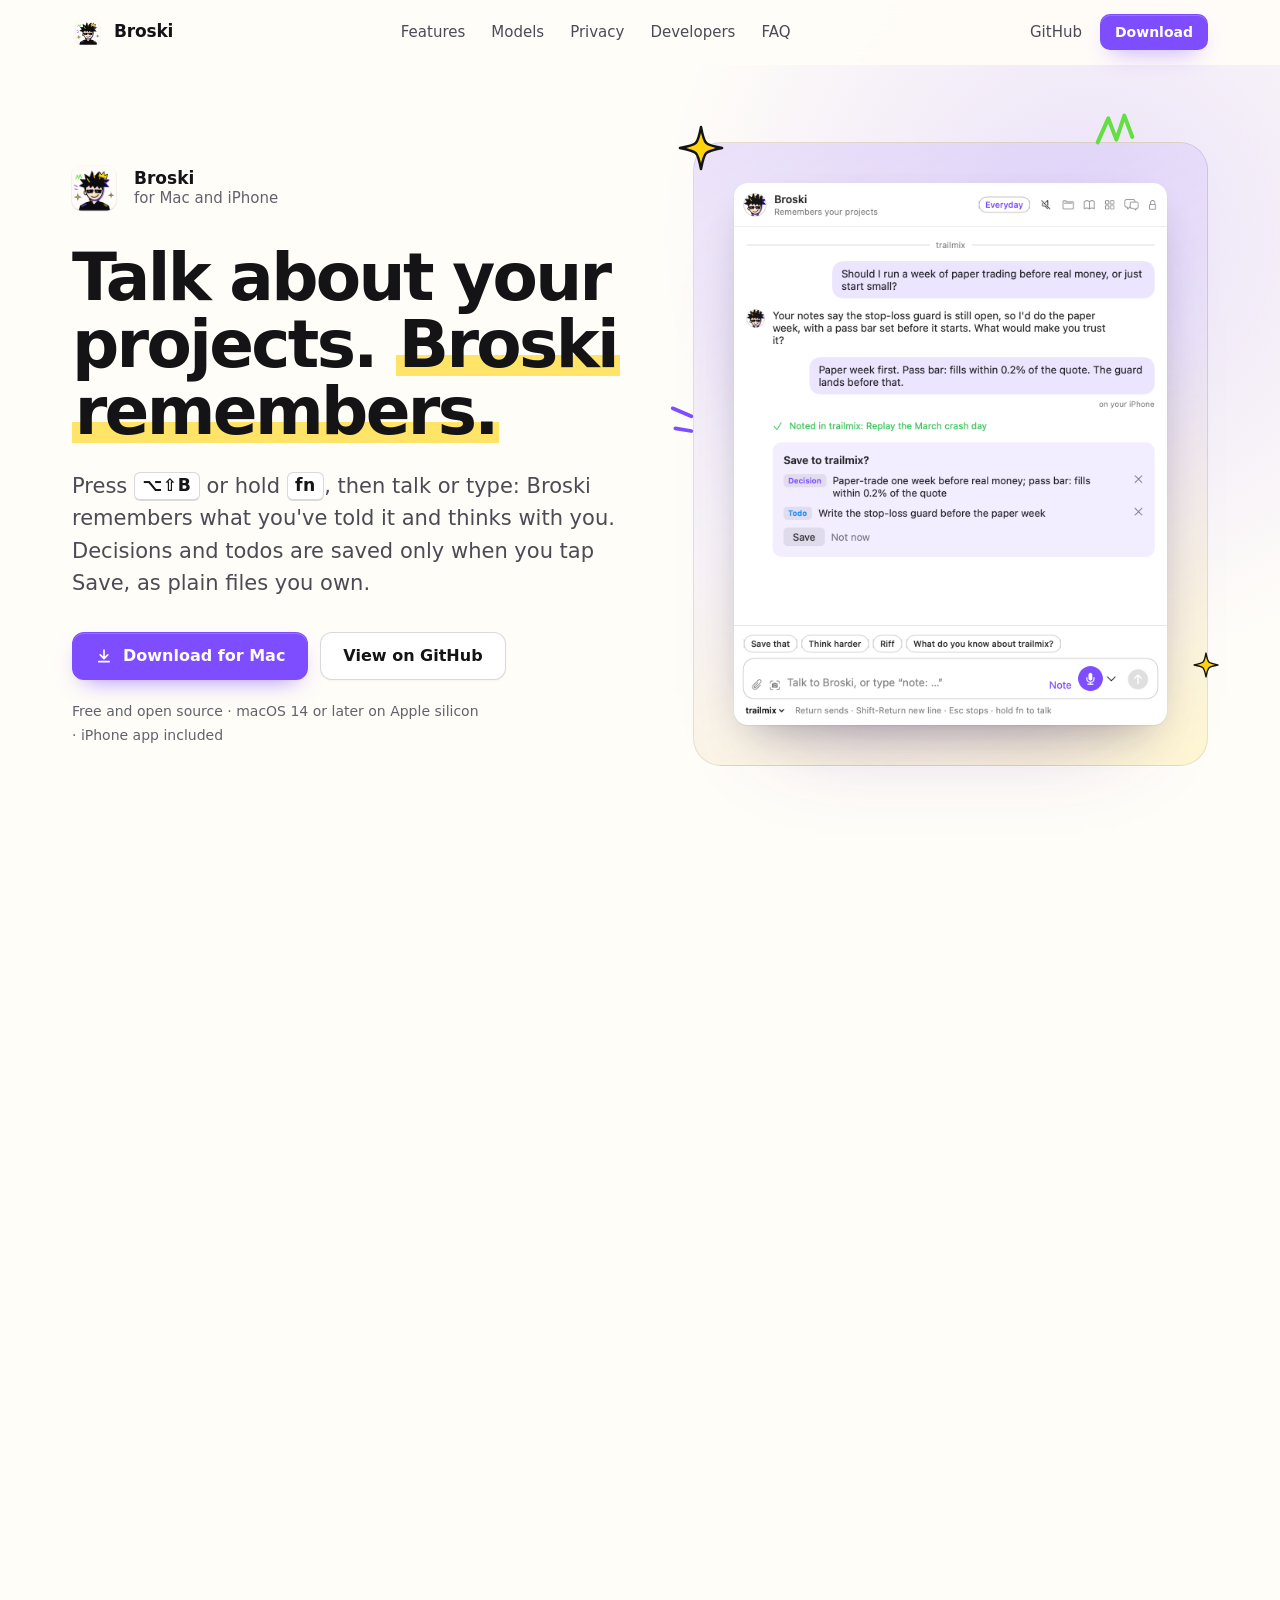
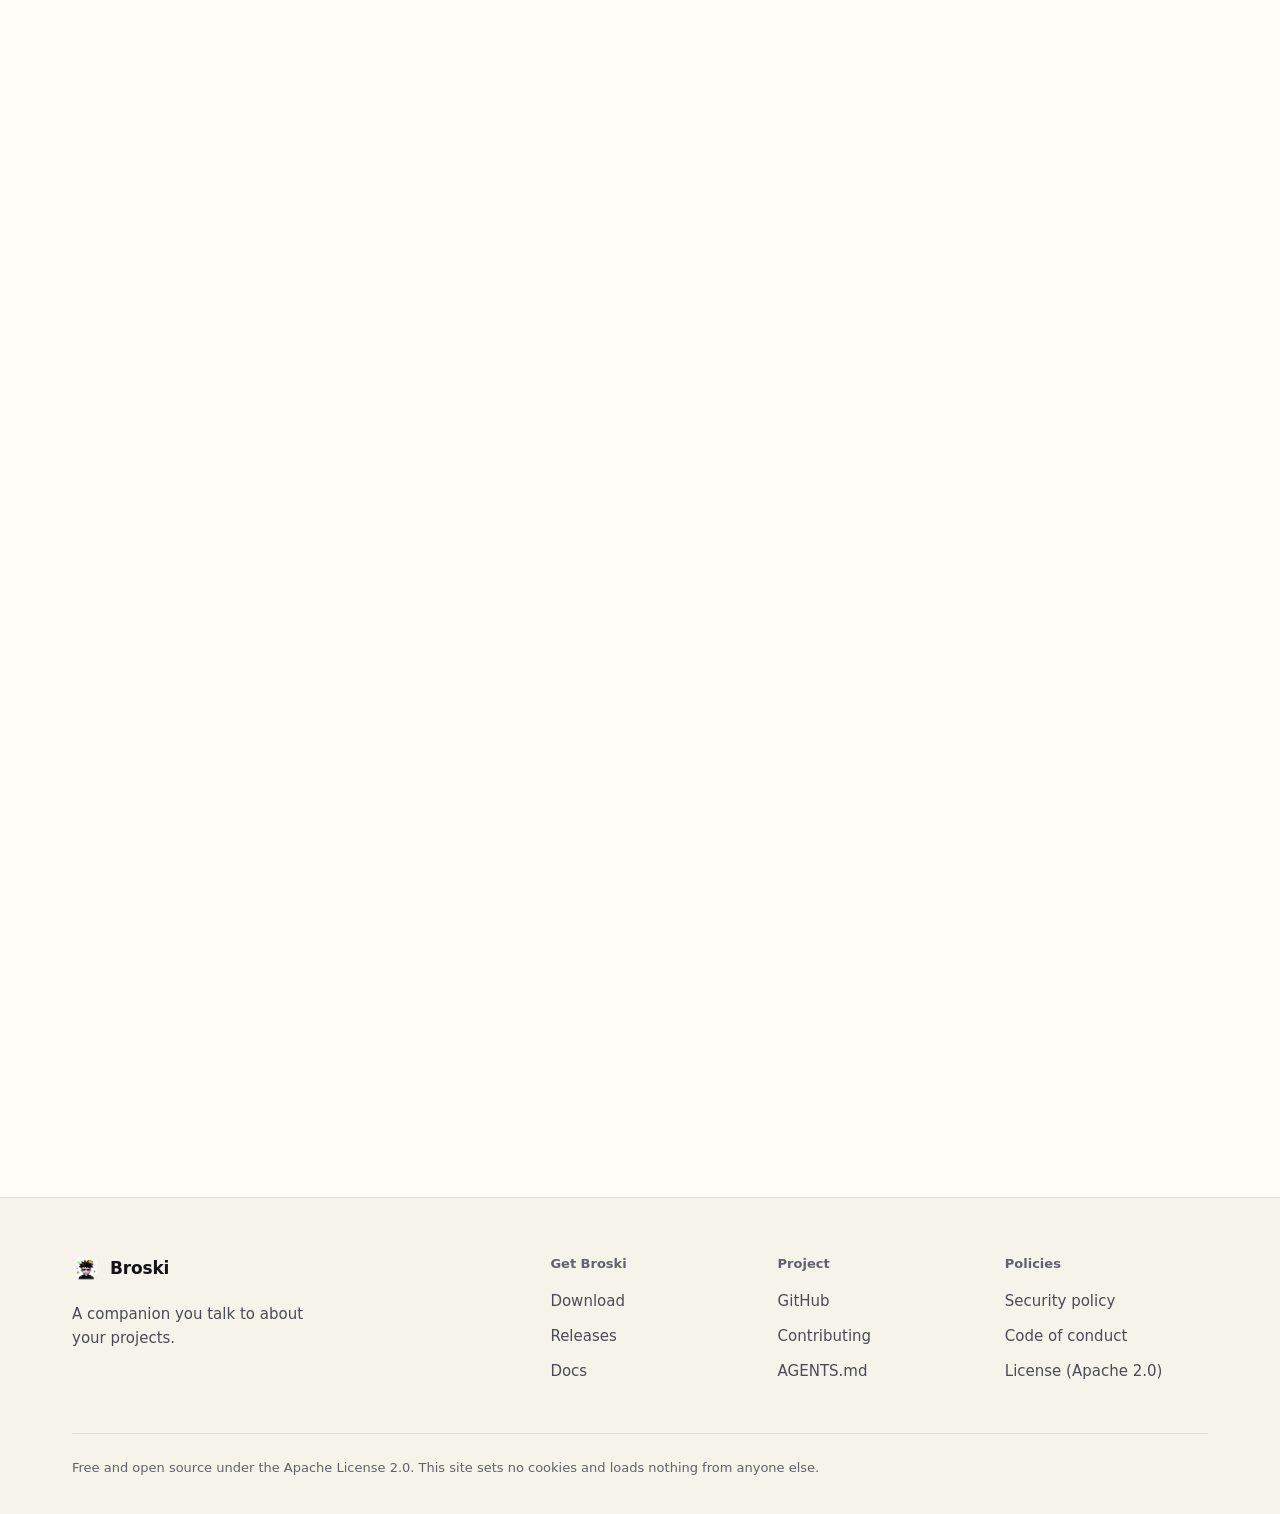
==== site/index.html @ 2c02f709 "Choose any AI provider, cleaner Settings, and open-source docs and website (Mac 0.11.0, iPhone 0.7.0" ====
<!doctype html>
<html lang="en">
<head>
  <meta charset="utf-8">
  <meta name="viewport" content="width=device-width, initial-scale=1">
  <!-- Nothing on this page comes from another site: no fonts, scripts, trackers or embeds. -->
  <meta http-equiv="Content-Security-Policy" content="default-src 'self'; base-uri 'none'; form-action 'none'; object-src 'none'">
  <meta name="referrer" content="no-referrer">
  <title>Broski: a companion you talk to about your projects</title>
  <meta name="description" content="A companion you talk to about your projects. It remembers, thinks with you, and saves only when you tap Save. Free and open source, for Mac and iPhone.">
  <meta name="color-scheme" content="light dark">
  <meta name="theme-color" content="#FFFDF8" media="(prefers-color-scheme: light)">
  <meta name="theme-color" content="#141417" media="(prefers-color-scheme: dark)">
  <link rel="canonical" href="__SITE__/">
  <link rel="icon" type="image/png" sizes="64x64" href="assets/icon-64.png">
  <link rel="apple-touch-icon" href="assets/apple-touch-icon.png">
  <link rel="stylesheet" href="styles.css">
  <meta property="og:type" content="website">
  <meta property="og:site_name" content="Broski">
  <meta property="og:title" content="Broski: a companion you talk to about your projects">
  <meta property="og:description" content="It remembers what you've told it, thinks with you, and saves only when you tap Save, as plain files you own. Free and open source, for Mac and iPhone.">
  <meta property="og:url" content="__SITE__/">
  <meta property="og:image" content="__SITE__/assets/og.png">
  <meta property="og:image:width" content="1200">
  <meta property="og:image:height" content="630">
  <meta property="og:image:alt" content="The Broski app icon next to the words: Broski, a companion you talk to about your projects.">
  <meta name="twitter:card" content="summary_large_image">
  <script src="main.js" defer></script>
</head>
<body>
<a class="skip" href="#main">Skip to content</a>

<svg class="sprite" xmlns="http://www.w3.org/2000/svg" aria-hidden="true" focusable="false">
  <!-- Brand marks, from the art Broski draws in code (Sources/Broski/BroskiArt.swift). -->
  <symbol id="spark" viewBox="0 0 24 24"><path d="M12 1C13.76 10.24 13.76 10.24 23 12 13.76 13.76 13.76 13.76 12 23 10.24 13.76 10.24 13.76 1 12 10.24 10.24 10.24 10.24 12 1Z"/></symbol>
  <symbol id="zig" viewBox="0 0 15 12"><path d="M1 11 5 2l3 8 3-9 3 8"/></symbol>
  <symbol id="dashes" viewBox="0 0 9 11"><path d="M1 1.5 8 4.5M2 9l6 1"/></symbol>
  <!-- Icons: 24 x 24, stroked with currentColor. -->
  <symbol id="i-mic" viewBox="0 0 24 24"><rect x="9" y="3" width="6" height="11" rx="3"/><path d="M5.5 11a6.5 6.5 0 0 0 13 0M12 17.5V21M8.5 21h7"/></symbol>
  <symbol id="i-memory" viewBox="0 0 24 24"><path d="M3.6 12a8.4 8.4 0 1 0 2.5-6M3.6 4.4v4h4"/><path d="M12 7.8v4.4l2.9 1.8"/></symbol>
  <symbol id="i-riff" viewBox="0 0 24 24"><path d="M9.2 17.5h5.6M10.2 21h3.6"/><path d="M12 3a6 6 0 0 0-3.5 10.9c.5.4.8 1 .8 1.6v.6h5.4v-.6c0-.6.3-1.2.8-1.6A6 6 0 0 0 12 3Z"/></symbol>
  <symbol id="i-save" viewBox="0 0 24 24"><rect x="3.5" y="4.5" width="17" height="15" rx="3"/><path d="m8.5 12.3 2.4 2.4 4.8-5"/></symbol>
  <symbol id="i-projects" viewBox="0 0 24 24"><rect x="3.5" y="3.5" width="7" height="7" rx="1.8"/><rect x="13.5" y="3.5" width="7" height="7" rx="1.8"/><rect x="3.5" y="13.5" width="7" height="7" rx="1.8"/><rect x="13.5" y="13.5" width="7" height="7" rx="1.8"/></symbol>
  <symbol id="i-terminal" viewBox="0 0 24 24"><rect x="3" y="4.5" width="18" height="15" rx="3"/><path d="m7.5 9.8 2.6 2.3-2.6 2.3M12.6 15h4"/></symbol>
  <symbol id="i-phone" viewBox="0 0 24 24"><rect x="6.5" y="2.5" width="11" height="19" rx="2.8"/><path d="M10.5 18.5h3"/></symbol>
  <symbol id="i-lock" viewBox="0 0 24 24"><rect x="4.5" y="10.5" width="15" height="10" rx="2.5"/><path d="M8 10.5V7.5a4 4 0 0 1 8 0v3M12 14.3v2.4"/></symbol>
  <symbol id="i-folder" viewBox="0 0 24 24"><path d="M3.5 7.5a2 2 0 0 1 2-2h4l2 2.2h7a2 2 0 0 1 2 2V17a2 2 0 0 1-2 2h-13a2 2 0 0 1-2-2Z"/></symbol>
  <symbol id="i-eye-off" viewBox="0 0 24 24"><path d="m3.5 3.5 17 17"/><path d="M10.4 5.6a9 9 0 0 1 1.6-.1c5 0 8.5 4.6 9.3 6.5-.4.9-1.3 2.4-2.7 3.7M6.6 6.9C4.6 8.2 3.3 10.2 2.7 12c.8 1.9 4.3 6.5 9.3 6.5 1.5 0 2.9-.4 4.1-1"/><path d="M9.9 9.9a3 3 0 0 0 4.2 4.2"/></symbol>
  <symbol id="i-mask" viewBox="0 0 24 24"><rect x="2.5" y="6.5" width="19" height="11" rx="3"/><path d="M7 10v4M5.3 11l3.4 2M5.3 13l3.4-2M12 10v4M10.3 11l3.4 2M10.3 13l3.4-2M15.7 14.4h2.8"/></symbol>
  <symbol id="i-laptop" viewBox="0 0 24 24"><rect x="4.5" y="5" width="15" height="10.5" rx="1.8"/><path d="M2.5 19h19"/></symbol>
  <symbol id="i-mic-off" viewBox="0 0 24 24"><path d="m3.5 3.5 17 17"/><path d="M15 10.3V6a3 3 0 0 0-5.8-1.1M9 9v2a3 3 0 0 0 4.5 2.6"/><path d="M18.5 11a6.5 6.5 0 0 1-1 3.5M5.5 11a6.5 6.5 0 0 0 9.8 5.6M12 17.5V21M8.5 21h7"/></symbol>
  <symbol id="i-branch" viewBox="0 0 24 24"><circle cx="7" cy="5.8" r="2.3"/><circle cx="7" cy="18.2" r="2.3"/><circle cx="17" cy="8" r="2.3"/><path d="M7 8.1v7.8M17 10.3c0 4-4.2 3.6-8.6 6.3"/></symbol>
  <symbol id="i-test" viewBox="0 0 24 24"><circle cx="12" cy="12" r="8.5"/><path d="m8.5 12.2 2.4 2.4 4.6-4.8"/></symbol>
  <symbol id="i-ci" viewBox="0 0 24 24"><path d="M19.6 12a7.6 7.6 0 0 1-13.1 5.3M4.4 12a7.6 7.6 0 0 1 13.1-5.3"/><path d="M17.8 3.3v3.4h-3.4M6.2 20.7v-3.4h3.4"/></symbol>
  <symbol id="i-shield" viewBox="0 0 24 24"><path d="M12 3.3 5 6v5.6c0 4.2 2.9 7.5 7 9.1 4.1-1.6 7-4.9 7-9.1V6Z"/><path d="m9.2 12.1 2 2 3.8-3.9"/></symbol>
  <symbol id="i-download" viewBox="0 0 24 24"><path d="M12 4v11M7 10.5l5 5 5-5M5 19.5h14"/></symbol>
  <symbol id="i-arrow" viewBox="0 0 24 24"><path d="M5 12h14M13 6l6 6-6 6"/></symbol>
  <symbol id="i-check" viewBox="0 0 24 24"><path d="m5 12.5 4.5 4.5L19 7.5"/></symbol>
</svg>

<header class="site-header">
  <div class="wrap nav">
    <a class="brand" href="#top">
      <img src="assets/icon-64.png" width="32" height="32" alt="">
      <span>Broski</span>
    </a>
    <nav class="nav-main" aria-label="Main">
      <ul>
        <li><a href="#features">Features</a></li>
        <li><a href="#models">Models</a></li>
        <li><a href="#privacy">Privacy</a></li>
        <li><a href="#developers">Developers</a></li>
        <li><a href="#faq">FAQ</a></li>
      </ul>
    </nav>
    <div class="nav-cta">
      <a class="nav-link" href="__REPO__">GitHub</a>
      <a class="btn btn-primary btn-sm" href="__REPO__/releases/latest">Download</a>
    </div>
  </div>
</header>

<main id="main">

  <!-- 1 and 2: hero and the main screenshot -->
  <section class="hero" aria-labelledby="hero-title">
    <div class="wrap hero-grid">
      <div class="hero-copy">
        <div class="app-badge">
          <img src="assets/icon-128.png" width="56" height="56" alt="">
          <p><strong>Broski</strong> <span>for Mac and iPhone</span></p>
        </div>
        <h1 id="hero-title">Talk about your projects. <span class="hl">Broski remembers.</span></h1>
        <p class="lead">Press <kbd><span aria-hidden="true">⌥⇧B</span><span class="sr-only">Option Shift B</span></kbd> or hold <kbd>fn</kbd>, then talk or type: Broski remembers what you've told it and thinks with you. Decisions and todos are saved only when you tap Save, as plain files you own.</p>
        <div class="actions">
          <a class="btn btn-primary" href="__REPO__/releases/latest">
            <svg class="icon" aria-hidden="true" focusable="false"><use href="#i-download"/></svg>
            Download for Mac
          </a>
          <a class="btn btn-secondary" href="__REPO__">View on GitHub</a>
        </div>
        <p class="meta"><span>Free and open source</span> <span aria-hidden="true">·</span> <span>macOS 14 or later on Apple silicon</span> <span aria-hidden="true">·</span> <span>iPhone app included</span></p>
      </div>

      <div class="hero-shot">
        <div class="stage stage-hero">
          <svg class="deco deco-spark deco-a" aria-hidden="true" focusable="false"><use href="#spark"/></svg>
          <svg class="deco deco-spark deco-b" aria-hidden="true" focusable="false"><use href="#spark"/></svg>
          <svg class="deco deco-zig deco-c" aria-hidden="true" focusable="false"><use href="#zig"/></svg>
          <svg class="deco deco-dashes deco-d" aria-hidden="true" focusable="false"><use href="#dashes"/></svg>
          <!-- Placeholder until the real screenshot lands: assets/screens/{light,dark}/home.png, 1120 x 1400. -->
          <picture>
            <source media="(prefers-color-scheme: dark)" srcset="assets/screens/dark/home.png">
            <img class="shot" src="assets/screens/light/home.png" width="560" height="700" fetchpriority="high"
                 alt="The Broski conversation on a Mac: you talk or type, and Broski answers with what it remembers about your project.">
          </picture>
        </div>
      </div>
    </div>
  </section>

  <!-- 3: features -->
  <section id="features" class="section" aria-labelledby="features-title">
    <div class="wrap">
      <div class="section-head" data-reveal>
        <p class="kicker">What it does</p>
        <h2 id="features-title">One conversation for all your projects</h2>
        <p class="sub">Broski keeps the thread across days and devices, recalls what you decided, and turns what matters into notes, but only when you say so.</p>
      </div>

      <ul class="features" role="list">
        <li class="card" data-reveal>
          <span class="icon-tile"><svg class="icon" aria-hidden="true" focusable="false"><use href="#i-mic"/></svg></span>
          <h3>Talk or type</h3>
          <p>Press <kbd><span aria-hidden="true">⌥⇧B</span><span class="sr-only">Option Shift B</span></kbd>, or hold <kbd>fn</kbd> in any app and speak. Bark and Whisper turn speech into text on your Mac, and pausing to think is fine.</p>
        </li>
        <li class="card" data-reveal>
          <span class="icon-tile"><svg class="icon" aria-hidden="true" focusable="false"><use href="#i-memory"/></svg></span>
          <h3>It remembers you</h3>
          <p>It recalls your notes, past conversations and each project's decisions, and says where it got them. Read what it knows about you, and undo any change.</p>
        </li>
        <li class="card" data-reveal>
          <span class="icon-tile"><svg class="icon" aria-hidden="true" focusable="false"><use href="#i-riff"/></svg></span>
          <h3>Riff mode</h3>
          <p>Think out loud. Broski builds on the idea, pushes back and asks one question at a time. Wrap up turns the riff into one note.</p>
        </li>
        <li class="card" data-reveal>
          <span class="icon-tile"><svg class="icon" aria-hidden="true" focusable="false"><use href="#i-save"/></svg></span>
          <h3>Saves only when you tap</h3>
          <p>When you decide something or name a task, Broski offers a card. Nothing is saved until you tap Save.</p>
        </li>
        <li class="card" data-reveal>
          <span class="icon-tile"><svg class="icon" aria-hidden="true" focusable="false"><use href="#i-projects"/></svg></span>
          <h3>Every project in one place</h3>
          <p>A dashboard of every project, a living page for each, and its tracker read where it lives. Broski never writes to a project's tracker.</p>
        </li>
        <li class="card" data-reveal>
          <span class="icon-tile"><svg class="icon" aria-hidden="true" focusable="false"><use href="#i-terminal"/></svg></span>
          <h3>Your notes in Claude Code</h3>
          <p>Broski's MCP server lets Claude Code and other MCP clients search your notes, project pages and trackers. It never edits a note.</p>
        </li>
        <li class="card" data-reveal>
          <span class="icon-tile"><svg class="icon" aria-hidden="true" focusable="false"><use href="#i-phone"/></svg></span>
          <h3>On your iPhone too</h3>
          <p>The Talk tab carries the same conversation, synced through iCloud Drive. Bark transcribes on the phone as well.</p>
        </li>
        <li class="card" data-reveal>
          <span class="icon-tile"><svg class="icon" aria-hidden="true" focusable="false"><use href="#i-lock"/></svg></span>
          <h3>A private vault</h3>
          <p>Notes encrypted on your device with AES-256-GCM, opened only by your passphrase or recovery key. No model ever reads them.</p>
        </li>
      </ul>

      <!-- Riff, up close -->
      <div class="spotlight flip">
        <div class="spot-copy" data-reveal>
          <p class="kicker">Riff mode</p>
          <h3 class="spot-title">Think out loud, then keep one note</h3>
          <p>Say “let's riff about…” and Broski brainstorms with you on your deep model. It builds on the idea first, brings real facts and says how sure it is, and pushes back when something won't hold.</p>
          <ul class="checks" role="list">
            <li><svg class="icon" aria-hidden="true" focusable="false"><use href="#i-check"/></svg><span>Thinking moves when you want them: first principles, pre-mortem, invert, steelman, the 10x version.</span></li>
            <li><svg class="icon" aria-hidden="true" focusable="false"><use href="#i-check"/></svg><span>Your rules stick. Say “rule: no code talk” and every riff keeps it.</span></li>
            <li><svg class="icon" aria-hidden="true" focusable="false"><use href="#i-check"/></svg><span>Wrap up gives you one card: the summary, ideas, decisions, todos and open questions.</span></li>
          </ul>
        </div>
        <div class="spot-shot" data-reveal>
          <div class="stage">
            <!-- Placeholder: assets/screens/{light,dark}/home-riff.png, 1120 x 1400. -->
            <picture>
              <source media="(prefers-color-scheme: dark)" srcset="assets/screens/dark/home-riff.png">
              <img class="shot" src="assets/screens/light/home-riff.png" width="560" height="700" loading="lazy" decoding="async"
                   alt="A riff in Broski: an idea built up over several turns, ready to wrap up into one note.">
            </picture>
          </div>
        </div>
      </div>

      <!-- Dashboard, up close -->
      <div class="spotlight wide">
        <div class="spot-copy wide-copy" data-reveal>
          <div>
            <p class="kicker">Dashboard</p>
            <h3 class="spot-title">Every project, one dashboard</h3>
          </div>
          <div>
            <p>Each project gets a living page: where it stands, open bugs, todos, ideas, decisions and open questions, with every line linked to the note it came from.</p>
            <ul class="checks" role="list">
              <li><svg class="icon" aria-hidden="true" focusable="false"><use href="#i-check"/></svg><span>Trackers are read in place, never copied and never written to.</span></li>
              <li><svg class="icon" aria-hidden="true" focusable="false"><use href="#i-check"/></svg><span>Ask Broski (<kbd><span aria-hidden="true">⌥⇧A</span><span class="sr-only">Option Shift A</span></kbd>) answers “what's waiting on me?” across projects, with sources.</span></li>
              <li><svg class="icon" aria-hidden="true" focusable="false"><use href="#i-check"/></svg><span>A board and a list for each project, with search and filters across everything.</span></li>
            </ul>
          </div>
        </div>
        <div class="spot-shot" data-reveal>
          <div class="stage stage-wide">
            <!-- Placeholder: assets/screens/{light,dark}/dashboard-overview.png, 2360 x 1480. -->
            <picture>
              <source media="(prefers-color-scheme: dark)" srcset="assets/screens/dark/dashboard-overview.png">
              <img class="shot" src="assets/screens/light/dashboard-overview.png" width="940" height="740" loading="lazy" decoding="async"
                   alt="A project's living page in the Broski dashboard: where it stands, suggested next steps, open bugs, todos and ideas, each linked to the notes it came from.">
            </picture>
          </div>
        </div>
      </div>
    </div>
  </section>

  <!-- 4: any model -->
  <section id="models" class="section section-alt" aria-labelledby="models-title">
    <div class="wrap split">
      <div class="split-copy" data-reveal>
        <p class="kicker">Any model</p>
        <h2 id="models-title">Pick the model for each job</h2>
        <p class="sub">Broski isn't tied to one AI company. Each job has a role, and you choose the model for each one.</p>

        <dl class="roles">
          <div><dt>Fast</dt><dd>Titles, tags and save suggestions</dd></div>
          <div><dt>Everyday</dt><dd>The conversation and Ask</dd></div>
          <div><dt>Deep</dt><dd>Riffs, reflection and new projects</dd></div>
        </dl>

        <h3 class="chips-title">Works with</h3>
        <ul class="chips" role="list">
          <li>Claude</li>
          <li>OpenAI</li>
          <li>Google Gemini</li>
          <li>OpenRouter</li>
          <li>Groq</li>
          <li>Mistral</li>
          <li>DeepSeek</li>
          <li class="local">Ollama<span class="sr-only">, on your Mac</span></li>
          <li class="local">LM Studio<span class="sr-only">, on your Mac</span></li>
          <li class="local">Apple's on-device model<span class="sr-only">, on your Mac</span></li>
          <li class="any">Any OpenAI-compatible server</li>
        </ul>
        <p class="legend" aria-hidden="true"><span class="legend-dot"></span>Runs on your Mac</p>

        <ul class="checks" role="list">
          <li><svg class="icon" aria-hidden="true" focusable="false"><use href="#i-check"/></svg><span>Keys stay on your device.</span></li>
          <li><svg class="icon" aria-hidden="true" focusable="false"><use href="#i-check"/></svg><span>Projects marked local only use only models on your device.</span></li>
          <li><svg class="icon" aria-hidden="true" focusable="false"><use href="#i-check"/></svg><span>See this month's spend by model, and set a daily limit.</span></li>
        </ul>
        <a class="more" href="__REPO__/blob/main/docs/models.md">How to set up a model<svg class="icon" aria-hidden="true" focusable="false"><use href="#i-arrow"/></svg></a>
      </div>
      <div class="split-shot" data-reveal>
        <div class="stage">
          <!-- Placeholder: assets/screens/{light,dark}/settings-models.png, 1280 x 1400. -->
          <picture>
            <source media="(prefers-color-scheme: dark)" srcset="assets/screens/dark/settings-models.png">
            <img class="shot" src="assets/screens/light/settings-models.png" width="640" height="700" loading="lazy" decoding="async"
                 alt="Settings, Models: the providers you've connected, and the model chosen for the fast, everyday and deep roles.">
          </picture>
        </div>
      </div>
    </div>
  </section>

  <!-- 5: privacy -->
  <section id="privacy" class="section band" aria-labelledby="privacy-title">
    <div class="wrap">
      <div class="section-head" data-reveal>
        <p class="kicker">Privacy</p>
        <h2 id="privacy-title">Your notes stay yours</h2>
        <p class="sub">Broski is an app on your devices and a folder of plain files. There's no account, no telemetry and no Broski server.</p>
      </div>
      <ul class="privacy-grid" role="list" data-reveal>
        <li>
          <span class="icon-tile"><svg class="icon" aria-hidden="true" focusable="false"><use href="#i-folder"/></svg></span>
          <h3>Files you own</h3>
          <p>Markdown and JSON in a folder you pick: iCloud Drive to sync with your iPhone, Dropbox, a Git repo, or ~/Broski.</p>
        </li>
        <li>
          <span class="icon-tile"><svg class="icon" aria-hidden="true" focusable="false"><use href="#i-eye-off"/></svg></span>
          <h3>Nothing to sign up for</h3>
          <p>No account, no analytics, and no Broski server to send anything to. Broski runs on your Mac and iPhone, and nowhere else.</p>
        </li>
        <li>
          <span class="icon-tile"><svg class="icon" aria-hidden="true" focusable="false"><use href="#i-mask"/></svg></span>
          <h3>Secrets masked</h3>
          <p>Every request goes through one gateway, which masks keys and tokens before anything reaches a model.</p>
        </li>
        <li>
          <span class="icon-tile"><svg class="icon" aria-hidden="true" focusable="false"><use href="#i-laptop"/></svg></span>
          <h3>Local-only projects</h3>
          <p>Mark a project local only and its notes go only to models on your device. If none is set up, Broski says so instead.</p>
        </li>
        <li>
          <span class="icon-tile"><svg class="icon" aria-hidden="true" focusable="false"><use href="#i-lock"/></svg></span>
          <h3>A private vault</h3>
          <p>AES-256-GCM on your device, with a passphrase and a one-time recovery key. No model, search or memory reads it.</p>
        </li>
        <li>
          <span class="icon-tile"><svg class="icon" aria-hidden="true" focusable="false"><use href="#i-mic-off"/></svg></span>
          <h3>Mic off until you ask</h3>
          <p>Hold to talk and let go when you're done. The optional wake word runs only with on-device recognition.</p>
        </li>
      </ul>
    </div>
  </section>

  <!-- 6: how to start -->
  <section id="start" class="section" aria-labelledby="start-title">
    <div class="wrap">
      <div class="section-head" data-reveal>
        <p class="kicker">Get started</p>
        <h2 id="start-title">Three steps to your first conversation</h2>
      </div>
      <ol class="steps" role="list">
        <li data-reveal>
          <h3>Download and open</h3>
          <p>Drag Broski into Applications and open it. The first time, macOS asks you to confirm it; the <a href="#faq-warning">FAQ</a> shows how.</p>
        </li>
        <li data-reveal>
          <h3>Choose your AI</h3>
          <p>Paste a key for Claude or another provider, or pick a model on your Mac: Ollama, LM Studio or Apple's on-device model.</p>
        </li>
        <li data-reveal>
          <h3>Press <kbd><span aria-hidden="true">⌥⇧B</span><span class="sr-only">Option Shift B</span></kbd> and talk</h3>
          <p>Broski starts by getting to know you: what to call you, what you're working on, and how you like answers.</p>
        </li>
      </ol>
      <div class="actions" data-reveal>
        <a class="btn btn-primary" href="__REPO__/releases/latest">
          <svg class="icon" aria-hidden="true" focusable="false"><use href="#i-download"/></svg>
          Download for Mac
        </a>
        <a class="more" href="__REPO__/blob/main/BETA.md">Read the install notes<svg class="icon" aria-hidden="true" focusable="false"><use href="#i-arrow"/></svg></a>
      </div>
    </div>
  </section>

  <!-- 7: built carefully -->
  <section id="developers" class="section section-alt" aria-labelledby="developers-title">
    <div class="wrap split split-dev">
      <div class="split-copy" data-reveal>
        <p class="kicker">For developers</p>
        <h2 id="developers-title">Built carefully, in the open</h2>
        <p class="sub">Broski holds people's thinking, so every change has to earn its place.</p>
        <ul class="dev-list" role="list">
          <li>
            <span class="icon-tile"><svg class="icon" aria-hidden="true" focusable="false"><use href="#i-branch"/></svg></span>
            <div><h3>Open source</h3><p>Apache 2.0. Native Swift on the Mac and iPhone, with one shared core you can read end to end.</p></div>
          </li>
          <li>
            <span class="icon-tile"><svg class="icon" aria-hidden="true" focusable="false"><use href="#i-test"/></svg></span>
            <div><h3>Written test-first</h3><p>Every change starts with a failing test, and every bug fix with a test that reproduces the bug.</p></div>
          </li>
          <li>
            <span class="icon-tile"><svg class="icon" aria-hidden="true" focusable="false"><use href="#i-ci"/></svg></span>
            <div><h3>Checked on every push</h3><p>CI runs the full test suite, a secret scan and an off-screen check of the real chat views.</p></div>
          </li>
          <li>
            <span class="icon-tile"><svg class="icon" aria-hidden="true" focusable="false"><use href="#i-shield"/></svg></span>
            <div><h3>Guardrails for AI agents</h3><p>AGENTS.md and the repo's hooks stop coding agents from skipping tests, force-pushing, or touching your real notes without asking.</p></div>
          </li>
        </ul>
        <p class="link-row">
          <a class="more" href="__REPO__/blob/main/CONTRIBUTING.md">CONTRIBUTING.md<svg class="icon" aria-hidden="true" focusable="false"><use href="#i-arrow"/></svg></a>
          <a class="more" href="__REPO__/blob/main/AGENTS.md">AGENTS.md<svg class="icon" aria-hidden="true" focusable="false"><use href="#i-arrow"/></svg></a>
        </p>
      </div>
      <figure class="terminal" data-reveal>
        <div class="term-bar" aria-hidden="true"><span></span><span></span><span></span></div>
        <pre><code><span class="t-prompt">$</span> scripts/ci.sh --ios
<span class="t-step">==</span> Secret scan
<span class="t-step">==</span> Guardrails (agent and git hooks)
<span class="t-step">==</span> Build
<span class="t-step">==</span> Unit tests
<span class="t-step">==</span> Self-tests
<span class="t-step">==</span> Chat check (the real message box and conversation, off screen)
<span class="t-step">==</span> iPhone app (unsigned)
<span class="t-ok">== All green</span></code></pre>
        <figcaption>The steps CI runs on every push, from <code>scripts/ci.sh</code>.</figcaption>
      </figure>
    </div>
  </section>

  <!-- 8: FAQ -->
  <section id="faq" class="section" aria-labelledby="faq-title">
    <div class="wrap narrow">
      <div class="section-head" data-reveal>
        <p class="kicker">FAQ</p>
        <h2 id="faq-title">Questions</h2>
      </div>
      <div class="faq" data-reveal>
        <details>
          <summary>Is Broski free?</summary>
          <div class="answer">
            <p>Yes. Broski is free and open source under the Apache License 2.0. If you use a cloud model, you pay that provider directly for what you use; a model running on your Mac costs nothing. Settings › Models shows this month's spend and lets you set a daily limit.</p>
          </div>
        </details>
        <details>
          <summary>Does it work offline?</summary>
          <div class="answer">
            <p>Yes, with a local model (Ollama, LM Studio or Apple's on-device model) and on-device voice (Bark or Whisper). Cloud models and reading links need a connection.</p>
          </div>
        </details>
        <details>
          <summary>Where are my notes?</summary>
          <div class="answer">
            <p>In a folder you pick, as plain markdown and JSON files: <code>~/Broski</code>, or iCloud Drive to sync with your iPhone, Dropbox, or a Git repo. They open in any editor, Obsidian included. Uninstall Broski and they stay where they are.</p>
          </div>
        </details>
        <details>
          <summary>Is there an iPhone app?</summary>
          <div class="answer">
            <p>Yes, with the same conversation, notes and riffs. For now you build it from source and install it with your own Apple ID. <a href="__REPO__/blob/main/docs/iphone.md">The iPhone guide</a> walks you through it.</p>
          </div>
        </details>
        <details id="faq-warning">
          <summary>Why does macOS warn me when I open it?</summary>
          <div class="answer">
            <p>Broski isn't notarized by Apple yet. Open it once, then go to System Settings › Privacy &amp; Security and click Open Anyway. On macOS 14, right-click Broski in Applications and choose Open instead. You only do this once.</p>
          </div>
        </details>
        <details>
          <summary>Does it run on Windows or Linux?</summary>
          <div class="answer">
            <p>No. Broski is a native Mac and iPhone app, written in Swift.</p>
          </div>
        </details>
      </div>
    </div>
  </section>

  <section class="cta" aria-labelledby="cta-title">
    <div class="wrap">
      <div class="cta-card" data-reveal>
        <svg class="deco deco-spark cta-spark-a" aria-hidden="true" focusable="false"><use href="#spark"/></svg>
        <svg class="deco deco-spark cta-spark-b" aria-hidden="true" focusable="false"><use href="#spark"/></svg>
        <svg class="deco deco-zig cta-zig" aria-hidden="true" focusable="false"><use href="#zig"/></svg>
        <img src="assets/icon-256.png" width="112" height="112" alt="" loading="lazy" decoding="async">
        <h2 id="cta-title">Press <kbd><span aria-hidden="true">⌥⇧B</span><span class="sr-only">Option Shift B</span></kbd> and say hello</h2>
        <p>Free and open source, for Mac and iPhone.</p>
        <div class="actions">
          <a class="btn btn-primary" href="__REPO__/releases/latest">
            <svg class="icon" aria-hidden="true" focusable="false"><use href="#i-download"/></svg>
            Download for Mac
          </a>
          <a class="btn btn-secondary" href="__REPO__">View on GitHub</a>
        </div>
      </div>
    </div>
  </section>
</main>

<!-- 9: footer -->
<footer class="site-footer">
  <div class="wrap footer-grid">
    <div class="footer-brand">
      <a class="brand" href="#top">
        <img src="assets/icon-64.png" width="28" height="28" alt="" loading="lazy" decoding="async">
        <span>Broski</span>
      </a>
      <p>A companion you talk to about your projects.</p>
    </div>
    <nav class="footer-nav" aria-label="Footer">
      <div>
        <h2>Get Broski</h2>
        <ul>
          <li><a href="__REPO__/releases/latest">Download</a></li>
          <li><a href="__REPO__/releases">Releases</a></li>
          <li><a href="__REPO__/tree/main/docs">Docs</a></li>
        </ul>
      </div>
      <div>
        <h2>Project</h2>
        <ul>
          <li><a href="__REPO__">GitHub</a></li>
          <li><a href="__REPO__/blob/main/CONTRIBUTING.md">Contributing</a></li>
          <li><a href="__REPO__/blob/main/AGENTS.md">AGENTS.md</a></li>
        </ul>
      </div>
      <div>
        <h2>Policies</h2>
        <ul>
          <li><a href="__REPO__/blob/main/SECURITY.md">Security policy</a></li>
          <li><a href="__REPO__/blob/main/CODE_OF_CONDUCT.md">Code of conduct</a></li>
          <li><a href="__REPO__/blob/main/LICENSE">License (Apache 2.0)</a></li>
        </ul>
      </div>
    </nav>
  </div>
  <div class="wrap">
    <div class="footer-base">
      <p>Free and open source under the Apache License 2.0. This site sets no cookies and loads nothing from anyone else.</p>
    </div>
  </div>
</footer>
</body>
</html>
---- site/styles.css ----
/* Broski's site. System fonts only, brand colours from Sources/Broski/BroskiArt.swift, light and dark. */

:root {
  color-scheme: light dark;

  /* Brand */
  --ink: #141417;
  --purple: #7D4DFF;
  --yellow: #FFD40D;
  --lime: #61E040;
  --paper: #FFFDF8;

  /* Light theme */
  --bg: var(--paper);
  --bg-alt: #F6F3EB;
  --surface: #FFFFFF;
  --text: var(--ink);
  --text-2: #4B4B55;
  --text-3: #62626C;
  --line: rgba(20, 20, 23, 0.09);
  --line-2: rgba(20, 20, 23, 0.16);
  --accent: var(--purple);
  --accent-hover: #6B3AF2;
  --accent-text: #5B2EE6;
  --accent-soft: rgba(125, 77, 255, 0.1);
  --focus: #5B2EE6;
  --hl: rgba(255, 212, 13, 0.62);
  --header-bg: rgba(255, 253, 248, 0.92);
  --stage-bg: linear-gradient(155deg, rgba(125, 77, 255, 0.14) 0%, rgba(125, 77, 255, 0.05) 48%, rgba(255, 212, 13, 0.16) 100%);
  --glow: rgba(125, 77, 255, 0.16);
  --shot-shadow: 0 1px 2px rgba(20, 20, 23, 0.06), 0 18px 40px -18px rgba(20, 20, 23, 0.3), 0 50px 90px -50px rgba(70, 35, 170, 0.35);
  --card-shadow: 0 1px 2px rgba(20, 20, 23, 0.04);

  /* The dark band (privacy) and the terminal stay dark in both themes. */
  --band-bg: var(--ink);
  --band-line: rgba(255, 255, 255, 0.1);
  --band-text: #F4F2EC;
  --band-text-2: #B9B7C1;
  --band-accent: #B49DFF;
  --term-bg: #111114;

  --radius: 16px;
  --font: -apple-system, BlinkMacSystemFont, "SF Pro Text", "Inter", system-ui, sans-serif;
  --mono: ui-monospace, "SF Mono", SFMono-Regular, Menlo, Consolas, monospace;
}

@media (prefers-color-scheme: dark) {
  :root {
    --bg: #141417;
    --bg-alt: #18181C;
    --surface: #1D1D22;
    --text: #F4F2EC;
    --text-2: #B6B4BE;
    --text-3: #9C9AA5;
    --line: rgba(255, 255, 255, 0.08);
    --line-2: rgba(255, 255, 255, 0.16);
    --accent-text: #B49DFF;
    --accent-soft: rgba(125, 77, 255, 0.2);
    --focus: #C4B1FF;
    --hl: rgba(125, 77, 255, 0.62);
    --header-bg: rgba(20, 20, 23, 0.8);
    --stage-bg: linear-gradient(155deg, rgba(125, 77, 255, 0.26) 0%, rgba(125, 77, 255, 0.07) 52%, rgba(255, 212, 13, 0.08) 100%);
    --glow: rgba(125, 77, 255, 0.24);
    --shot-shadow: 0 0 0 1px rgba(255, 255, 255, 0.07), 0 24px 60px -24px rgba(0, 0, 0, 0.8);
    --card-shadow: none;
    --band-bg: #0E0E11;
  }
}

/* Base */

*, *::before, *::after { box-sizing: border-box; }

html {
  -webkit-text-size-adjust: 100%;
  text-size-adjust: 100%;
  scroll-behavior: smooth;
  scroll-padding-top: 88px;
}

body {
  margin: 0;
  min-height: 100vh;
  background-color: var(--bg);
  color: var(--text);
  font-family: var(--font);
  font-size: 1.0625rem;
  line-height: 1.6;
  -webkit-font-smoothing: antialiased;
  -moz-osx-font-smoothing: grayscale;
}

img, picture, svg { display: block; max-width: 100%; }
img { height: auto; }
h1, h2, h3 { margin: 0; color: inherit; font-weight: 700; text-wrap: balance; }
p, ul, ol, dl, dd, figure { margin: 0; }
p { text-wrap: pretty; }

a { color: var(--accent-text); text-decoration-thickness: 1px; text-underline-offset: 0.2em; }
a:hover { text-decoration-thickness: 2px; }
:focus-visible { outline: 2px solid var(--focus); outline-offset: 3px; }
::selection { background: rgba(125, 77, 255, 0.28); }
code { font-family: var(--mono); font-size: 0.88em; }

.sr-only {
  position: absolute;
  width: 1px;
  height: 1px;
  margin: -1px;
  padding: 0;
  overflow: hidden;
  clip-path: inset(50%);
  white-space: nowrap;
  border: 0;
}

.sprite { position: absolute; width: 0; height: 0; overflow: hidden; }

.skip {
  position: absolute;
  top: -100px;
  left: 16px;
  z-index: 100;
  padding: 10px 16px;
  border-radius: 10px;
  background: var(--accent);
  color: #fff;
  font-weight: 600;
  text-decoration: none;
}
.skip:focus { top: 12px; }

.icon {
  flex: none;
  width: 22px;
  height: 22px;
  fill: none;
  stroke: currentColor;
  stroke-width: 1.75;
  stroke-linecap: round;
  stroke-linejoin: round;
}

kbd {
  display: inline-block;
  min-width: 1.7em;
  padding: 0.1em 0.42em 0.14em;
  border: 1px solid var(--line-2);
  border-bottom-width: 2px;
  border-radius: 0.36em;
  background: var(--surface);
  color: var(--text);
  font: 600 0.82em/1.3 var(--font);
  letter-spacing: 0.04em;
  text-align: center;
  white-space: nowrap;
  vertical-align: 0.08em;
}

/* Layout */

.wrap { width: 100%; max-width: 1200px; margin-inline: auto; padding-inline: 16px; }
.wrap.narrow { max-width: 860px; }
@media (min-width: 640px) { .wrap { padding-inline: 24px; } }
@media (min-width: 1024px) { .wrap { padding-inline: 32px; } }

.section { padding-block: clamp(72px, 10vw, 128px); }
.section-alt { background: var(--bg-alt); }
.section-head { max-width: 720px; }

.kicker {
  margin-bottom: 12px;
  color: var(--accent-text);
  font-size: 0.875rem;
  font-weight: 600;
  line-height: 1.4;
}

.section-head h2,
.split-copy h2 {
  font-size: clamp(2rem, 1.45rem + 2.2vw, 2.875rem);
  line-height: 1.08;
  letter-spacing: -0.032em;
}

.sub {
  margin-top: 16px;
  max-width: 38em;
  color: var(--text-2);
  font-size: clamp(1.0625rem, 1rem + 0.3vw, 1.1875rem);
  line-height: 1.55;
}

/* Header */

.site-header {
  position: sticky;
  top: 0;
  z-index: 50;
  background: var(--header-bg);
  -webkit-backdrop-filter: saturate(1.6) blur(16px);
  backdrop-filter: saturate(1.6) blur(16px);
  border-bottom: 1px solid transparent;
  transition: border-color 0.2s ease;
}
.site-header.scrolled { border-bottom-color: var(--line); }

.nav { display: flex; align-items: center; gap: 16px; height: 64px; }

.brand {
  display: inline-flex;
  align-items: center;
  gap: 10px;
  color: var(--text);
  font-size: 1.0625rem;
  font-weight: 700;
  letter-spacing: -0.01em;
  text-decoration: none;
  border-radius: 8px;
}
.brand img { width: 32px; height: 32px; }

.nav-main { display: none; margin-inline: auto; }
.nav-main ul { display: flex; gap: 2px; padding: 0; list-style: none; }
.nav-main a,
.nav-link {
  display: inline-block;
  padding: 7px 12px;
  border-radius: 8px;
  color: var(--text-2);
  font-size: 0.9375rem;
  font-weight: 500;
  text-decoration: none;
}
.nav-main a:hover,
.nav-link:hover { background: var(--line); color: var(--text); }

.nav-cta { display: flex; align-items: center; gap: 6px; margin-left: auto; }

@media (min-width: 880px) {
  .nav-main { display: block; }
  .nav-cta { margin-left: 0; }
}

/* Buttons and links */

.btn {
  display: inline-flex;
  align-items: center;
  justify-content: center;
  gap: 10px;
  min-height: 48px;
  padding: 12px 22px;
  border: 1px solid transparent;
  border-radius: 12px;
  font: 600 1rem/1.2 var(--font);
  text-decoration: none;
  white-space: nowrap;
  cursor: pointer;
  transition: background-color 0.15s ease, border-color 0.15s ease, transform 0.15s ease;
}
.btn:active { transform: translateY(1px); }
.btn .icon { width: 18px; height: 18px; stroke-width: 2.2; }

.btn-primary {
  background: var(--accent);
  color: #fff;
  box-shadow: inset 0 1px 0 rgba(255, 255, 255, 0.22), 0 10px 24px -12px rgba(125, 77, 255, 0.8);
}
.btn-primary:hover { background: var(--accent-hover); }

.btn-secondary {
  background: var(--surface);
  border-color: var(--line-2);
  color: var(--text);
  box-shadow: var(--card-shadow);
}
.btn-secondary:hover { border-color: var(--text-3); }

.btn-sm { min-height: 36px; padding: 7px 14px; border-radius: 10px; font-size: 0.875rem; }

.actions { display: flex; flex-wrap: wrap; align-items: center; gap: 12px; }

.more {
  display: inline-flex;
  align-items: center;
  gap: 6px;
  margin-top: 28px;
  color: var(--accent-text);
  font-weight: 600;
  text-decoration: none;
  border-radius: 6px;
}
.more:hover { text-decoration: underline; }
.more .icon { width: 18px; height: 18px; stroke-width: 2; transition: transform 0.15s ease; }
.more:hover .icon { transform: translateX(3px); }

/* Hero */

.hero {
  position: relative;
  isolation: isolate;
  overflow-x: clip;
  padding-block: clamp(32px, 6vw, 88px) clamp(72px, 9vw, 120px);
}
.hero::before {
  content: "";
  position: absolute;
  z-index: -1;
  top: -260px;
  right: -240px;
  width: 860px;
  height: 860px;
  border-radius: 50%;
  background: radial-gradient(closest-side, var(--glow), transparent);
  pointer-events: none;
}

.hero-grid { display: grid; gap: 56px; align-items: center; }
@media (min-width: 1040px) {
  .hero-grid { grid-template-columns: minmax(0, 1.08fr) minmax(0, 1fr); gap: 64px; }
}

.app-badge { display: flex; align-items: center; gap: 12px; margin-bottom: 28px; }
.app-badge img { width: 56px; height: 56px; margin-left: -6px; }
.app-badge p { display: flex; flex-direction: column; line-height: 1.25; }
.app-badge strong { font-size: 1.0625rem; }
.app-badge span { color: var(--text-3); font-size: 0.9375rem; }

.hero h1 {
  font-size: clamp(2.5rem, 1.3rem + 4.2vw, 4.125rem);
  line-height: 1.02;
  letter-spacing: -0.04em;
}

.hl {
  padding-inline: 0.04em;
  background-image: linear-gradient(transparent 64%, var(--hl) 64%, var(--hl) 91%, transparent 91%);
  -webkit-box-decoration-break: clone;
  box-decoration-break: clone;
}

.lead {
  margin-top: 24px;
  max-width: 33em;
  color: var(--text-2);
  font-size: clamp(1.125rem, 1.03rem + 0.4vw, 1.3125rem);
  line-height: 1.55;
}

.hero .actions { margin-top: 32px; }

.meta { margin-top: 20px; color: var(--text-3); font-size: 0.875rem; line-height: 1.7; }
.meta span { white-space: nowrap; }

.hero-shot { width: 100%; max-width: 640px; margin-inline: auto; }

@media (max-width: 479px) {
  .hero .actions .btn,
  .cta .actions .btn { flex: 1 1 100%; }
}

/* Screenshot stages */

.stage {
  position: relative;
  padding: clamp(16px, 3.6vw, 40px);
  border: 1px solid var(--line);
  border-radius: 28px;
  background: var(--stage-bg);
}
.stage picture { position: relative; z-index: 1; width: 100%; max-width: 560px; margin-inline: auto; }
.stage-wide picture { max-width: 1180px; }
.split-shot .stage picture { max-width: 640px; }

.shot { width: 100%; border-radius: 14px; background: var(--surface); box-shadow: var(--shot-shadow); }

.deco { position: absolute; z-index: 2; overflow: visible; pointer-events: none; }
.deco-spark { fill: var(--yellow); stroke: var(--ink); stroke-width: 1.3; stroke-linejoin: round; }
.deco-zig { fill: none; stroke: var(--lime); stroke-width: 1.5; stroke-linecap: round; stroke-linejoin: round; }
.deco-dashes { fill: none; stroke: var(--purple); stroke-width: 1.4; stroke-linecap: round; }

.deco-a { top: -18px; left: -16px; width: 46px; height: 46px; }
.deco-b { right: -12px; bottom: 14%; width: 26px; height: 26px; }
.deco-c { top: -30px; right: 14%; width: 40px; height: 32px; }
.deco-d { top: 42%; left: -24px; width: 24px; height: 30px; }

@media (max-width: 639px) {
  .deco-a { top: -12px; left: -8px; width: 34px; height: 34px; }
  .deco-b { right: -6px; width: 22px; height: 22px; }
  .deco-c { top: -26px; width: 34px; height: 28px; }
  .deco-d { display: none; }
}

/* Features */

.features { display: grid; gap: 16px; margin-top: 48px; padding: 0; list-style: none; }
@media (min-width: 600px) { .features { grid-template-columns: repeat(2, minmax(0, 1fr)); } }
@media (min-width: 1040px) { .features { grid-template-columns: repeat(4, minmax(0, 1fr)); gap: 20px; } }

.card {
  padding: 24px;
  border: 1px solid var(--line);
  border-radius: var(--radius);
  background: var(--surface);
  box-shadow: var(--card-shadow);
}
.card h3 { margin-top: 18px; font-size: 1.0625rem; font-weight: 650; line-height: 1.35; letter-spacing: -0.01em; }
.card p { margin-top: 8px; color: var(--text-2); font-size: 0.9375rem; line-height: 1.55; }

.icon-tile {
  flex: none;
  display: inline-grid;
  place-items: center;
  width: 40px;
  height: 40px;
  border-radius: 11px;
  background: var(--accent-soft);
  color: var(--accent-text);
}

/* Spotlights */

.spotlight { display: grid; gap: 36px; align-items: center; margin-top: clamp(80px, 11vw, 136px); }
@media (min-width: 900px) {
  .spotlight { grid-template-columns: minmax(0, 1fr) minmax(0, 1fr); gap: clamp(40px, 6vw, 88px); }
  .spotlight.flip .spot-copy { order: 2; }
}

.spot-title { font-size: clamp(1.75rem, 1.35rem + 1.6vw, 2.375rem); line-height: 1.1; letter-spacing: -0.03em; }
.spot-copy p:not(.kicker) { margin-top: 16px; color: var(--text-2); }

.checks { display: grid; gap: 12px; margin-top: 24px; padding: 0; list-style: none; }
.checks li { display: flex; align-items: flex-start; gap: 12px; color: var(--text-2); font-size: 1rem; line-height: 1.5; }
.checks .icon { width: 20px; height: 20px; margin-top: 2px; color: var(--accent-text); stroke-width: 2.2; }

.spotlight.wide { display: block; }
.wide-copy { display: grid; gap: 0 64px; }
.wide-copy > div:last-child > p { margin-top: 16px; }
@media (min-width: 900px) {
  .wide-copy { grid-template-columns: minmax(0, 5fr) minmax(0, 6fr); align-items: start; }
  .wide-copy > div:last-child > p { margin-top: 33px; }
}
.spotlight.wide .spot-shot { margin-top: 44px; }

/* Models */

.split { display: grid; gap: 56px; align-items: center; }
@media (min-width: 960px) {
  .split { grid-template-columns: minmax(0, 1fr) minmax(0, 1fr); gap: clamp(48px, 6vw, 88px); }
}

.roles { margin-top: 32px; border-top: 1px solid var(--line); }
.roles div { display: grid; grid-template-columns: 96px minmax(0, 1fr); gap: 16px; padding: 12px 0; border-bottom: 1px solid var(--line); }
.roles dt { font-weight: 650; }
.roles dd { color: var(--text-2); }

.chips-title { margin-top: 32px; color: var(--text-3); font-size: 0.875rem; font-weight: 600; letter-spacing: 0; }

.chips { display: flex; flex-wrap: wrap; gap: 8px; margin-top: 12px; padding: 0; list-style: none; }
.chips li {
  display: inline-flex;
  align-items: center;
  gap: 8px;
  padding: 6px 14px;
  border: 1px solid var(--line-2);
  border-radius: 999px;
  background: var(--surface);
  font-size: 0.9375rem;
  font-weight: 550;
  line-height: 1.4;
}
.chips li.any { border-style: dashed; background: transparent; color: var(--text-2); }
.chips li.local::before,
.legend-dot {
  content: "";
  display: inline-block;
  flex: none;
  width: 8px;
  height: 8px;
  border-radius: 50%;
  background: var(--lime);
  box-shadow: 0 0 0 3px rgba(97, 224, 64, 0.22);
}

.legend { display: flex; align-items: center; gap: 10px; margin-top: 14px; color: var(--text-3); font-size: 0.8125rem; }

.split-copy .checks { margin-top: 28px; }

/* Privacy band */

.band { background: var(--band-bg); color: var(--band-text); }
.band .kicker { color: var(--band-accent); }
.band .sub { color: var(--band-text-2); }
.band :focus-visible { outline-color: var(--band-accent); }

.privacy-grid {
  display: grid;
  gap: 1px;
  margin-top: 48px;
  padding: 0;
  overflow: hidden;
  list-style: none;
  border: 1px solid var(--band-line);
  border-radius: 20px;
  background: var(--band-line);
}
@media (min-width: 640px) { .privacy-grid { grid-template-columns: repeat(2, minmax(0, 1fr)); } }
@media (min-width: 1024px) { .privacy-grid { grid-template-columns: repeat(3, minmax(0, 1fr)); } }

.privacy-grid li { padding: 28px; background: var(--band-bg); }
.privacy-grid .icon-tile { background: rgba(125, 77, 255, 0.24); color: var(--band-accent); }
.privacy-grid h3 { margin-top: 18px; font-size: 1.0625rem; font-weight: 650; letter-spacing: -0.01em; }
.privacy-grid p { margin-top: 8px; color: var(--band-text-2); font-size: 0.9375rem; line-height: 1.55; }

/* Steps */

.steps { display: grid; gap: 16px; margin-top: 48px; padding: 0; list-style: none; counter-reset: step; }
@media (min-width: 900px) { .steps { grid-template-columns: repeat(3, minmax(0, 1fr)); gap: 20px; } }

.steps li {
  padding: 28px 24px;
  border: 1px solid var(--line);
  border-radius: var(--radius);
  background: var(--surface);
  box-shadow: var(--card-shadow);
  counter-increment: step;
}
.steps li::before {
  content: counter(step);
  display: grid;
  place-items: center;
  width: 40px;
  height: 40px;
  margin-bottom: 20px;
  border: 1.5px solid var(--ink);
  border-radius: 50%;
  background: var(--yellow);
  color: var(--ink);
  font-size: 1.0625rem;
  font-weight: 700;
}
.steps h3 { font-size: 1.1875rem; font-weight: 650; line-height: 1.35; letter-spacing: -0.015em; }
.steps p { margin-top: 8px; color: var(--text-2); font-size: 0.9375rem; line-height: 1.55; }

#start .actions { margin-top: 36px; gap: 12px 28px; }
#start .actions .more { margin-top: 0; }

/* Developers */

.split-dev { align-items: center; }

.dev-list { display: grid; gap: 22px; margin-top: 32px; padding: 0; list-style: none; }
.dev-list li { display: flex; align-items: flex-start; gap: 16px; }
.dev-list h3 { font-size: 1.0625rem; font-weight: 650; line-height: 1.35; letter-spacing: -0.01em; }
.dev-list p { margin-top: 4px; color: var(--text-2); font-size: 0.9375rem; line-height: 1.55; }

.link-row { display: flex; flex-wrap: wrap; gap: 8px 28px; margin-top: 32px; }
.link-row .more { margin-top: 0; }

.terminal {
  overflow: hidden;
  border: 1px solid rgba(255, 255, 255, 0.09);
  border-radius: 18px;
  background: var(--term-bg);
  box-shadow: 0 30px 60px -30px rgba(20, 20, 23, 0.5);
  color: #DCDAE3;
}
.term-bar { display: flex; gap: 8px; padding: 14px 18px; border-bottom: 1px solid rgba(255, 255, 255, 0.07); }
.term-bar span { width: 11px; height: 11px; border-radius: 50%; background: #3A3A42; }
.terminal pre { margin: 0; padding: 20px 22px 24px; font: 0.875rem/1.75 var(--mono); white-space: pre-wrap; overflow-wrap: anywhere; }
.terminal pre code { font: inherit; }
.t-prompt { color: #B49DFF; }
.t-step { color: #82808C; }
.t-ok { color: var(--lime); font-weight: 600; }
.terminal figcaption {
  padding: 14px 22px;
  border-top: 1px solid rgba(255, 255, 255, 0.07);
  color: #A3A1AC;
  font-size: 0.8125rem;
}
.terminal figcaption code { color: #DCDAE3; }

/* FAQ */

.faq { margin-top: 40px; border-top: 1px solid var(--line); }
.faq details { border-bottom: 1px solid var(--line); }
.faq summary {
  display: flex;
  align-items: center;
  justify-content: space-between;
  gap: 24px;
  padding: 20px 2px;
  border-radius: 8px;
  font-size: 1.0625rem;
  font-weight: 600;
  line-height: 1.4;
  list-style: none;
  cursor: pointer;
}
.faq summary::-webkit-details-marker { display: none; }
.faq summary::after {
  content: "";
  flex: none;
  width: 14px;
  height: 14px;
  color: var(--text-3);
  background:
    linear-gradient(currentColor, currentColor) center / 100% 2px no-repeat,
    linear-gradient(currentColor, currentColor) center / 2px 100% no-repeat;
  transition: transform 0.2s ease;
}
.faq summary:hover { color: var(--accent-text); }
.faq details[open] > summary::after { transform: rotate(45deg); }
.faq .answer { max-width: 46em; padding: 0 2px 24px; color: var(--text-2); }
.faq .answer code { color: var(--text); }

/* Closing call to action */

.cta { padding-bottom: clamp(72px, 10vw, 128px); }

.cta-card {
  position: relative;
  display: flex;
  flex-direction: column;
  align-items: center;
  overflow: hidden;
  padding: clamp(48px, 7vw, 88px) 24px;
  border: 1px solid var(--line);
  border-radius: 28px;
  background: var(--stage-bg);
  text-align: center;
}
.cta-card img { width: 112px; height: 112px; }
.cta-card h2 { margin-top: 20px; font-size: clamp(2rem, 1.4rem + 2.4vw, 3rem); line-height: 1.08; letter-spacing: -0.035em; }
.cta-card h2 kbd, .steps h3 kbd { font-size: 0.72em; vertical-align: 0.14em; }
.cta-card p { margin-top: 12px; color: var(--text-2); font-size: 1.125rem; }
.cta-card .actions { justify-content: center; margin-top: 32px; }

.cta-spark-a { top: 16%; left: 12%; width: 40px; height: 40px; }
.cta-spark-b { right: 14%; bottom: 18%; width: 24px; height: 24px; }
.cta-zig { top: 18%; right: 15%; width: 44px; height: 34px; }

@media (max-width: 639px) {
  .cta-card .actions { width: 100%; }
  .cta-spark-a { top: 22px; left: 22px; width: 30px; height: 30px; }
  .cta-spark-b { right: 22px; bottom: 22px; width: 20px; height: 20px; }
  .cta-zig { top: 26px; right: 22px; width: 34px; height: 26px; }
}

/* Footer */

.site-footer { padding-top: 56px; border-top: 1px solid var(--line); background: var(--bg-alt); }

.footer-grid { display: grid; gap: 40px; }
@media (min-width: 860px) { .footer-grid { grid-template-columns: minmax(0, 1fr) minmax(0, 1.5fr); } }

.footer-brand .brand img { width: 28px; height: 28px; }
.footer-brand p { max-width: 22em; margin-top: 12px; color: var(--text-2); font-size: 0.9375rem; }

.footer-nav { display: grid; grid-template-columns: repeat(2, minmax(0, 1fr)); gap: 32px 24px; }
@media (min-width: 640px) { .footer-nav { grid-template-columns: repeat(3, minmax(0, 1fr)); } }
.footer-nav h2 { color: var(--text-3); font-size: 0.8125rem; font-weight: 600; letter-spacing: 0; }
.footer-nav ul { display: grid; gap: 8px; margin-top: 12px; padding: 0; list-style: none; }
.footer-nav a { color: var(--text-2); font-size: 0.9375rem; text-decoration: none; border-radius: 4px; }
.footer-nav a:hover { color: var(--text); text-decoration: underline; }

.footer-base { margin-top: 48px; padding-block: 24px 36px; border-top: 1px solid var(--line); }
.footer-base p { color: var(--text-3); font-size: 0.8125rem; }

/* 404 */

.notfound { display: grid; place-items: center; min-height: 100vh; padding: 48px 16px; text-align: center; }
.notfound-inner { position: relative; display: flex; flex-direction: column; align-items: center; max-width: 520px; }
.notfound img { width: 120px; height: 120px; }
.notfound h1 { margin-top: 24px; font-size: clamp(2rem, 1.4rem + 2.6vw, 3rem); line-height: 1.08; letter-spacing: -0.035em; }
.notfound p { margin-top: 12px; color: var(--text-2); font-size: 1.125rem; }
.notfound .actions { justify-content: center; margin-top: 32px; }
.notfound .deco-spark { top: -6px; right: 22%; width: 32px; height: 32px; }

/* Arrival animation (main.js adds .reveal only to what starts below the fold) */

.reveal {
  opacity: 0;
  transform: translateY(18px);
  transition: opacity 0.7s ease, transform 0.7s cubic-bezier(0.2, 0.7, 0.2, 1);
}
.reveal.revealed { opacity: 1; transform: none; }
.features .card:nth-child(4n + 2),
.steps li:nth-child(2) { transition-delay: 70ms; }
.features .card:nth-child(4n + 3),
.steps li:nth-child(3) { transition-delay: 140ms; }
.features .card:nth-child(4n + 4) { transition-delay: 210ms; }

@media (prefers-reduced-motion: reduce) {
  html { scroll-behavior: auto; }
  *, *::before, *::after {
    transition-duration: 0.01ms !important;
    transition-delay: 0s !important;
    animation-duration: 0.01ms !important;
    animation-iteration-count: 1 !important;
  }
  .reveal { opacity: 1; transform: none; }
}

@media print {
  .site-header, .skip, .deco { display: none; }
  .reveal { opacity: 1; transform: none; }
}
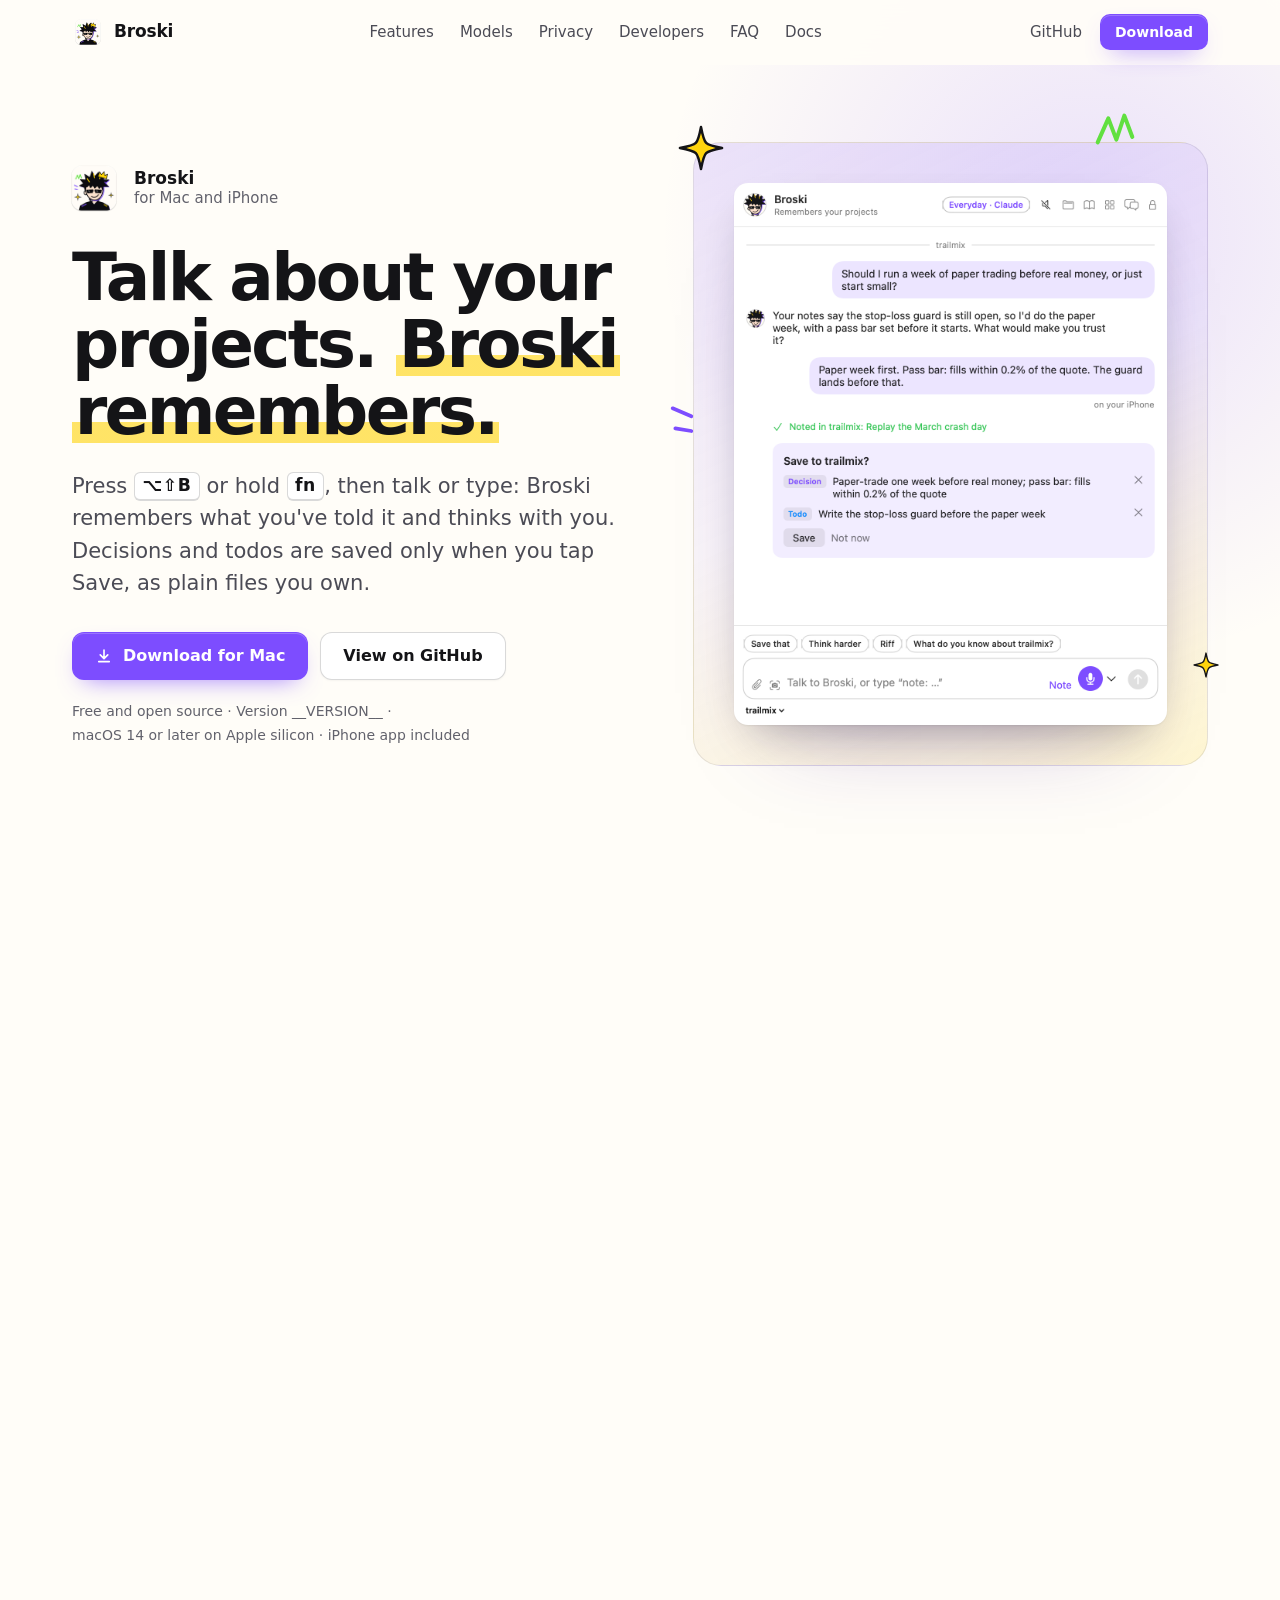
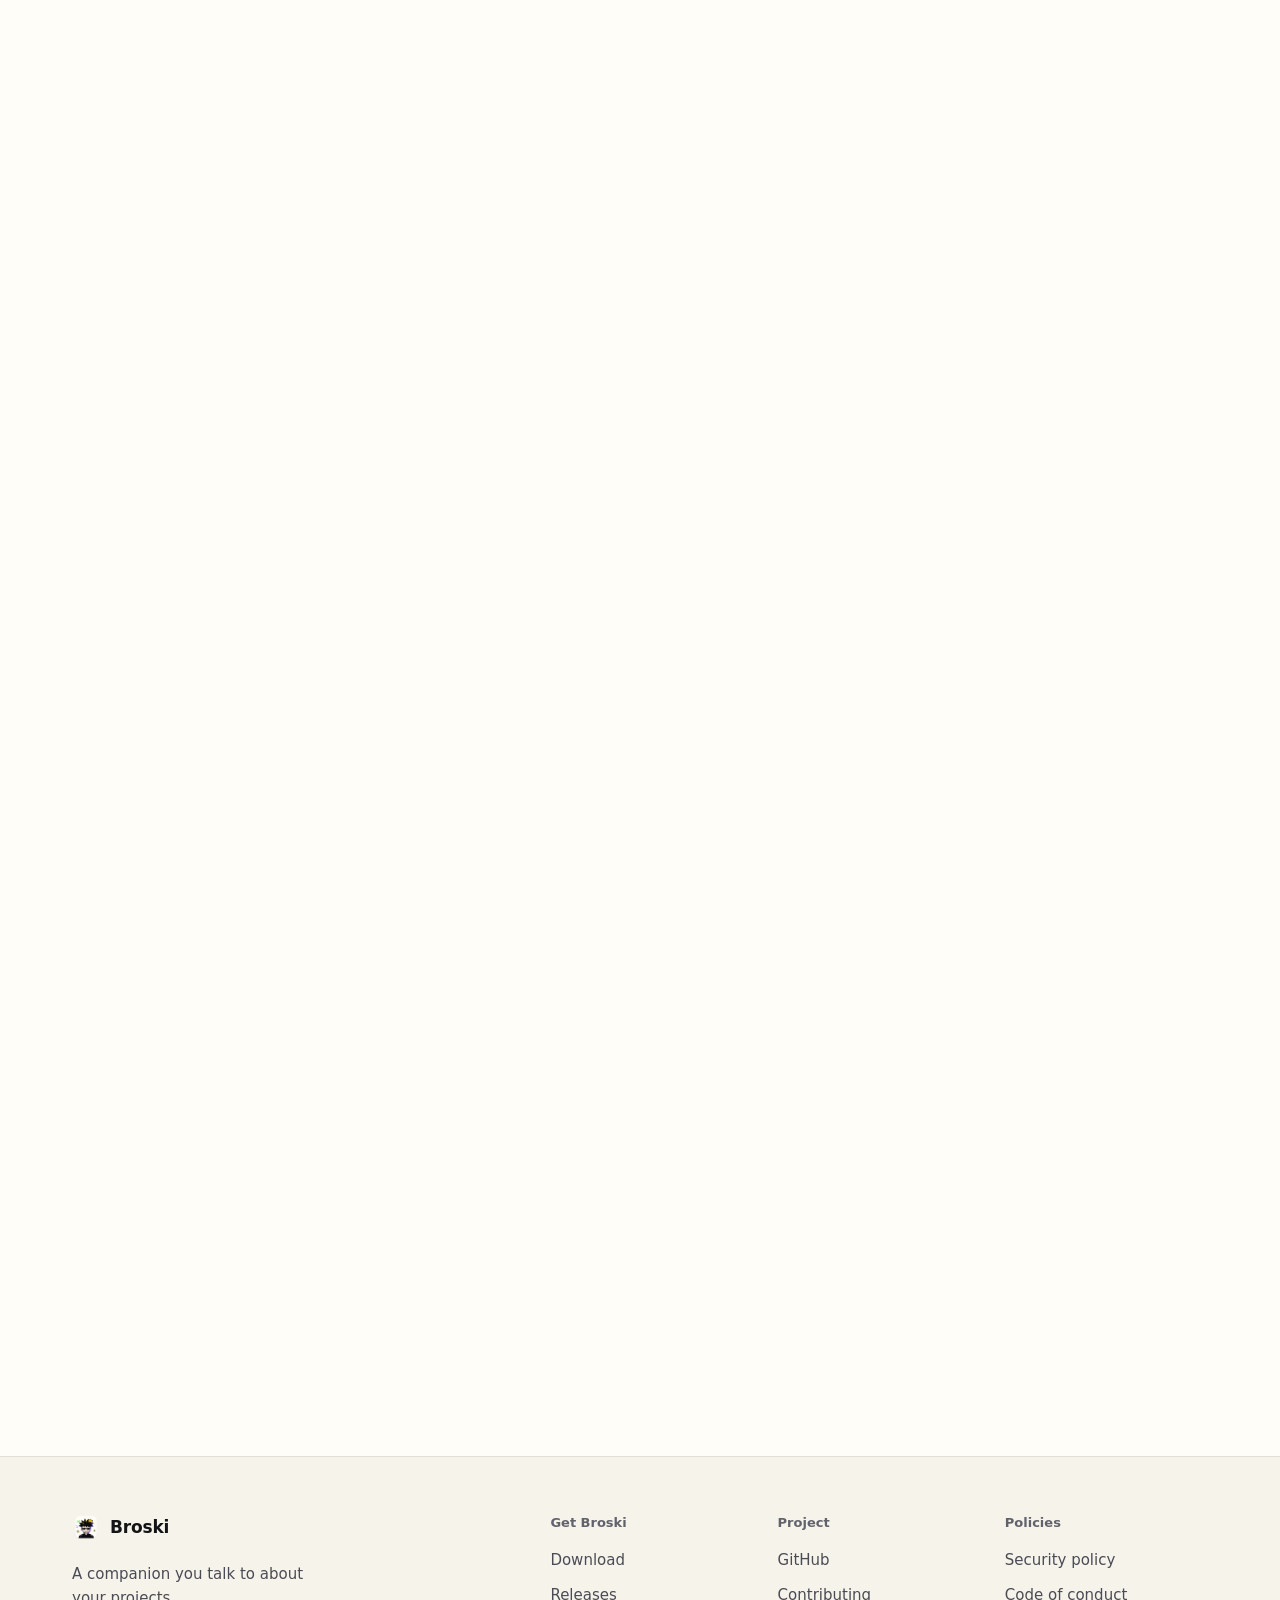
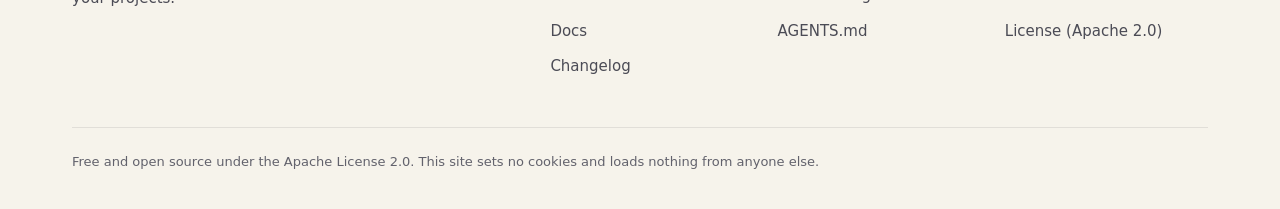
==== commit 7be785a5: "A website built for search and answer engines: every guide as a page, structured data, llms.txt - sc" ====
--- a/site/index.html
+++ b/site/index.html
@@ -6,18 +6,21 @@
   <!-- Nothing on this page comes from another site: no fonts, scripts, trackers or embeds. -->
   <meta http-equiv="Content-Security-Policy" content="default-src 'self'; base-uri 'none'; form-action 'none'; object-src 'none'">
   <meta name="referrer" content="no-referrer">
-  <title>Broski: a companion you talk to about your projects</title>
-  <meta name="description" content="A companion you talk to about your projects. It remembers, thinks with you, and saves only when you tap Save. Free and open source, for Mac and iPhone.">
+  <title>Broski: an open-source AI companion for Mac and iPhone</title>
+  <meta name="description" content="Talk or type to Broski about your projects. It remembers, thinks with you, and saves notes as plain files you own. Works with Claude, OpenAI, Gemini or local models.">
+  <meta name="robots" content="index, follow, max-image-preview:large">
   <meta name="color-scheme" content="light dark">
   <meta name="theme-color" content="#FFFDF8" media="(prefers-color-scheme: light)">
   <meta name="theme-color" content="#141417" media="(prefers-color-scheme: dark)">
   <link rel="canonical" href="__SITE__/">
   <link rel="icon" type="image/png" sizes="64x64" href="assets/icon-64.png">
   <link rel="apple-touch-icon" href="assets/apple-touch-icon.png">
+  <link rel="manifest" href="site.webmanifest">
+  <link rel="alternate" type="text/plain" href="llms.txt" title="Broski for language models">
   <link rel="stylesheet" href="styles.css">
   <meta property="og:type" content="website">
   <meta property="og:site_name" content="Broski">
-  <meta property="og:title" content="Broski: a companion you talk to about your projects">
+  <meta property="og:title" content="Broski: an open-source AI companion for Mac and iPhone">
   <meta property="og:description" content="It remembers what you've told it, thinks with you, and saves only when you tap Save, as plain files you own. Free and open source, for Mac and iPhone.">
   <meta property="og:url" content="__SITE__/">
   <meta property="og:image" content="__SITE__/assets/og.png">
@@ -71,6 +74,7 @@
         <li><a href="#privacy">Privacy</a></li>
         <li><a href="#developers">Developers</a></li>
         <li><a href="#faq">FAQ</a></li>
+        <li><a href="docs/">Docs</a></li>
       </ul>
     </nav>
     <div class="nav-cta">
@@ -99,7 +103,7 @@
           </a>
           <a class="btn btn-secondary" href="__REPO__">View on GitHub</a>
         </div>
-        <p class="meta"><span>Free and open source</span> <span aria-hidden="true">·</span> <span>macOS 14 or later on Apple silicon</span> <span aria-hidden="true">·</span> <span>iPhone app included</span></p>
+        <p class="meta"><span>Free and open source</span> <span aria-hidden="true">·</span> <span>Version __VERSION__</span> <span aria-hidden="true">·</span> <span>macOS 14 or later on Apple silicon</span> <span aria-hidden="true">·</span> <span>iPhone app included</span></p>
       </div>
 
       <div class="hero-shot">
@@ -260,7 +264,7 @@
           <li><svg class="icon" aria-hidden="true" focusable="false"><use href="#i-check"/></svg><span>Projects marked local only use only models on your device.</span></li>
           <li><svg class="icon" aria-hidden="true" focusable="false"><use href="#i-check"/></svg><span>See this month's spend by model, and set a daily limit.</span></li>
         </ul>
-        <a class="more" href="__REPO__/blob/main/docs/models.md">How to set up a model<svg class="icon" aria-hidden="true" focusable="false"><use href="#i-arrow"/></svg></a>
+        <a class="more" href="docs/models/">How to set up a model<svg class="icon" aria-hidden="true" focusable="false"><use href="#i-arrow"/></svg></a>
       </div>
       <div class="split-shot" data-reveal>
         <div class="stage">
@@ -344,7 +348,7 @@
           <svg class="icon" aria-hidden="true" focusable="false"><use href="#i-download"/></svg>
           Download for Mac
         </a>
-        <a class="more" href="__REPO__/blob/main/BETA.md">Read the install notes<svg class="icon" aria-hidden="true" focusable="false"><use href="#i-arrow"/></svg></a>
+        <a class="more" href="docs/getting-started/#install-from-a-release">Read the install guide<svg class="icon" aria-hidden="true" focusable="false"><use href="#i-arrow"/></svg></a>
       </div>
     </div>
   </section>
@@ -403,6 +407,18 @@
         <h2 id="faq-title">Questions</h2>
       </div>
       <div class="faq" data-reveal>
+        <details id="faq-what">
+          <summary>What is Broski?</summary>
+          <div class="answer">
+            <p>Broski is a free, open-source companion app for Mac and iPhone that you talk to about your projects. Press a shortcut, talk or type, and it remembers what you've told it, thinks things through with you, and saves decisions, todos and notes as plain files you own, only when you tap Save.</p>
+          </div>
+        </details>
+        <details id="faq-models">
+          <summary>Which AI models does Broski work with?</summary>
+          <div class="answer">
+            <p>Any of them. Use Claude, OpenAI, Google Gemini, OpenRouter, Groq, Mistral or DeepSeek with your own key, any OpenAI-compatible server, or a model on your Mac with Ollama, LM Studio or Apple's on-device model. You pick a model for each kind of work (fast, everyday, deep) and can mix providers. <a href="docs/models/">Choosing your AI</a> shows how.</p>
+          </div>
+        </details>
         <details>
           <summary>Is Broski free?</summary>
           <div class="answer">
@@ -415,6 +431,12 @@
             <p>Yes, with a local model (Ollama, LM Studio or Apple's on-device model) and on-device voice (Bark or Whisper). Cloud models and reading links need a connection.</p>
           </div>
         </details>
+        <details id="faq-privacy">
+          <summary>Does Broski send my voice or notes to the cloud?</summary>
+          <div class="answer">
+            <p>Only what you choose. Broski never sends audio anywhere itself: Bark and Whisper turn speech into text on your Mac, and Apple's recognizer runs on the device when your language supports it (otherwise Apple's speech service is used). Text goes to the model you choose, after keys and tokens in it are masked, and to webhooks you add. Projects you mark local only use only models on your device, and there's no Broski account or server. <a href="docs/privacy/">Privacy</a> covers exactly what's sent.</p>
+          </div>
+        </details>
         <details>
           <summary>Where are my notes?</summary>
           <div class="answer">
@@ -424,7 +446,13 @@
         <details>
           <summary>Is there an iPhone app?</summary>
           <div class="answer">
-            <p>Yes, with the same conversation, notes and riffs. For now you build it from source and install it with your own Apple ID. <a href="__REPO__/blob/main/docs/iphone.md">The iPhone guide</a> walks you through it.</p>
+            <p>Yes, with the same conversation, notes and riffs. For now you build it from source and install it with your own Apple ID. <a href="docs/iphone/">The iPhone guide</a> walks you through it.</p>
+          </div>
+        </details>
+        <details id="faq-mcp">
+          <summary>Can Claude Code read my Broski notes?</summary>
+          <div class="answer">
+            <p>Yes. Broski includes an MCP server, so Claude Code, Claude Desktop or any other MCP client can read your notes, project pages, decisions and trackers. It hides local-only projects, never reads the private vault, and writes only to trackers Broski keeps. Settings › Connections connects Claude Code in one click; <a href="docs/mcp/">Claude Code and MCP</a> has the details.</p>
           </div>
         </details>
         <details id="faq-warning">
@@ -480,7 +508,8 @@
         <ul>
           <li><a href="__REPO__/releases/latest">Download</a></li>
           <li><a href="__REPO__/releases">Releases</a></li>
-          <li><a href="__REPO__/tree/main/docs">Docs</a></li>
+          <li><a href="docs/">Docs</a></li>
+          <li><a href="changelog/">Changelog</a></li>
         </ul>
       </div>
       <div>
--- a/site/styles.css
+++ b/site/styles.css
@@ -668,6 +668,81 @@
 .footer-base { margin-top: 48px; padding-block: 24px 36px; border-top: 1px solid var(--line); }
 .footer-base p { color: var(--text-3); font-size: 0.8125rem; }
 
+/* Docs: the guides, the docs index and the changelog (built by scripts/site/build.py) */
+
+.nav-main a[aria-current="page"] { background: var(--accent-soft); color: var(--accent-text); }
+
+.docs { padding-block: 28px clamp(64px, 8vw, 104px); }
+.docs-grid { display: grid; gap: 48px; }
+.doc { min-width: 0; max-width: 46rem; }
+@media (min-width: 960px) {
+  .docs-grid { grid-template-columns: 216px minmax(0, 1fr); grid-template-areas: "nav doc"; gap: 64px; }
+  .docs-grid .doc { grid-area: doc; }
+  .docs-nav { grid-area: nav; position: sticky; top: 88px; align-self: start; max-height: calc(100vh - 112px); overflow-y: auto; }
+}
+@media (max-width: 959px) {
+  .docs-nav { padding-top: 32px; border-top: 1px solid var(--line); }
+}
+
+.crumbs ol { display: flex; flex-wrap: wrap; gap: 6px; padding: 0; list-style: none; color: var(--text-3); font-size: 0.875rem; }
+.crumbs li + li::before { content: "›"; margin-right: 6px; }
+.crumbs a { color: var(--text-2); text-decoration: none; border-radius: 4px; }
+.crumbs a:hover { color: var(--text); text-decoration: underline; }
+
+.prose { margin-top: 18px; }
+.prose h1 { font-size: clamp(2.25rem, 1.6rem + 2.4vw, 3rem); line-height: 1.08; letter-spacing: -0.035em; }
+.prose h2 { margin-top: 2.2em; font-size: 1.625rem; line-height: 1.2; letter-spacing: -0.02em; }
+.prose h3 { margin-top: 1.8em; font-size: 1.1875rem; line-height: 1.3; letter-spacing: -0.01em; }
+.prose h4 { margin: 1.6em 0 0; font-size: 1rem; }
+.prose p, .prose ul, .prose ol, .prose pre, .prose .table-wrap, .prose blockquote { margin-top: 1em; }
+.prose h1 + p, .prose .lede { margin-top: 16px; color: var(--text-2); font-size: 1.1875rem; line-height: 1.55; }
+.prose ul, .prose ol { padding-left: 1.4em; }
+.prose li { margin-top: 0.4em; }
+.prose li > :first-child { margin-top: 0; }
+.prose li > ul, .prose li > ol { margin-top: 0.4em; }
+.prose li::marker { color: var(--text-3); }
+.prose strong { font-weight: 650; }
+.prose code { padding: 0.1em 0.34em; border-radius: 6px; background: var(--line); overflow-wrap: anywhere; }
+.prose pre { overflow-x: auto; padding: 16px 18px; border: 1px solid var(--line); border-radius: 12px; background: var(--bg-alt); line-height: 1.55; }
+.prose pre code { padding: 0; border-radius: 0; background: none; font-size: 0.875rem; overflow-wrap: normal; }
+.prose blockquote { padding-left: 16px; border-left: 3px solid var(--accent); color: var(--text-2); }
+.prose hr { margin-block: 2em; border: 0; border-top: 1px solid var(--line); }
+
+.table-wrap { overflow-x: auto; border: 1px solid var(--line); border-radius: 12px; }
+.prose table { width: 100%; border-collapse: collapse; font-size: 0.9375rem; line-height: 1.5; }
+.prose th, .prose td { padding: 10px 14px; border-bottom: 1px solid var(--line); text-align: left; vertical-align: top; }
+.prose th { background: var(--bg-alt); font-weight: 600; white-space: nowrap; }
+.prose tbody tr:last-child td { border-bottom: 0; }
+.prose .align-center { text-align: center; }
+.prose .align-right { text-align: right; }
+
+.doc-foot { margin-top: 56px; padding-top: 24px; border-top: 1px solid var(--line); color: var(--text-3); font-size: 0.875rem; }
+.doc-foot a { color: var(--text-2); }
+.steps-nav { display: grid; gap: 12px; margin-top: 24px; }
+.step { display: block; padding: 14px 16px; border: 1px solid var(--line); border-radius: 12px; background: var(--surface); color: var(--text); font-size: 0.9375rem; font-weight: 600; text-decoration: none; }
+.step span { display: block; color: var(--text-3); font-size: 0.8125rem; font-weight: 500; }
+.step:hover { border-color: var(--line-2); }
+@media (min-width: 640px) {
+  .steps-nav { grid-template-columns: 1fr 1fr; }
+  .step.next { grid-column: 2; text-align: right; }
+}
+
+.docs-nav { font-size: 0.9375rem; }
+.docs-nav h2 { margin-top: 24px; color: var(--text-3); font-size: 0.8125rem; font-weight: 600; letter-spacing: 0; }
+.docs-nav ul { display: grid; gap: 2px; margin-top: 8px; padding: 0; list-style: none; }
+.docs-nav a { display: block; margin-inline: -10px; padding: 5px 10px; border-radius: 8px; color: var(--text-2); text-decoration: none; }
+.docs-nav a:hover { background: var(--line); color: var(--text); }
+.docs-nav a[aria-current="page"] { background: var(--accent-soft); color: var(--accent-text); font-weight: 600; }
+.docs-nav .docs-nav-title a { color: var(--text); font-weight: 700; }
+
+.prose .doc-cards { display: grid; gap: 12px; margin-top: 16px; padding: 0; list-style: none; }
+@media (min-width: 720px) { .prose .doc-cards { grid-template-columns: 1fr 1fr; } }
+.prose .doc-cards li { margin: 0; }
+.doc-cards a { display: block; height: 100%; padding: 18px 20px; border: 1px solid var(--line); border-radius: var(--radius); background: var(--surface); box-shadow: var(--card-shadow); color: var(--text); text-decoration: none; }
+.doc-cards a:hover { border-color: var(--line-2); }
+.doc-cards strong { display: block; font-size: 1.0625rem; }
+.doc-cards span { display: block; margin-top: 6px; color: var(--text-2); font-size: 0.9375rem; line-height: 1.5; }
+
 /* 404 */
 
 .notfound { display: grid; place-items: center; min-height: 100vh; padding: 48px 16px; text-align: center; }
@@ -704,6 +779,6 @@
 }
 
 @media print {
-  .site-header, .skip, .deco { display: none; }
+  .site-header, .skip, .deco, .docs-nav, .steps-nav { display: none; }
   .reveal { opacity: 1; transform: none; }
 }
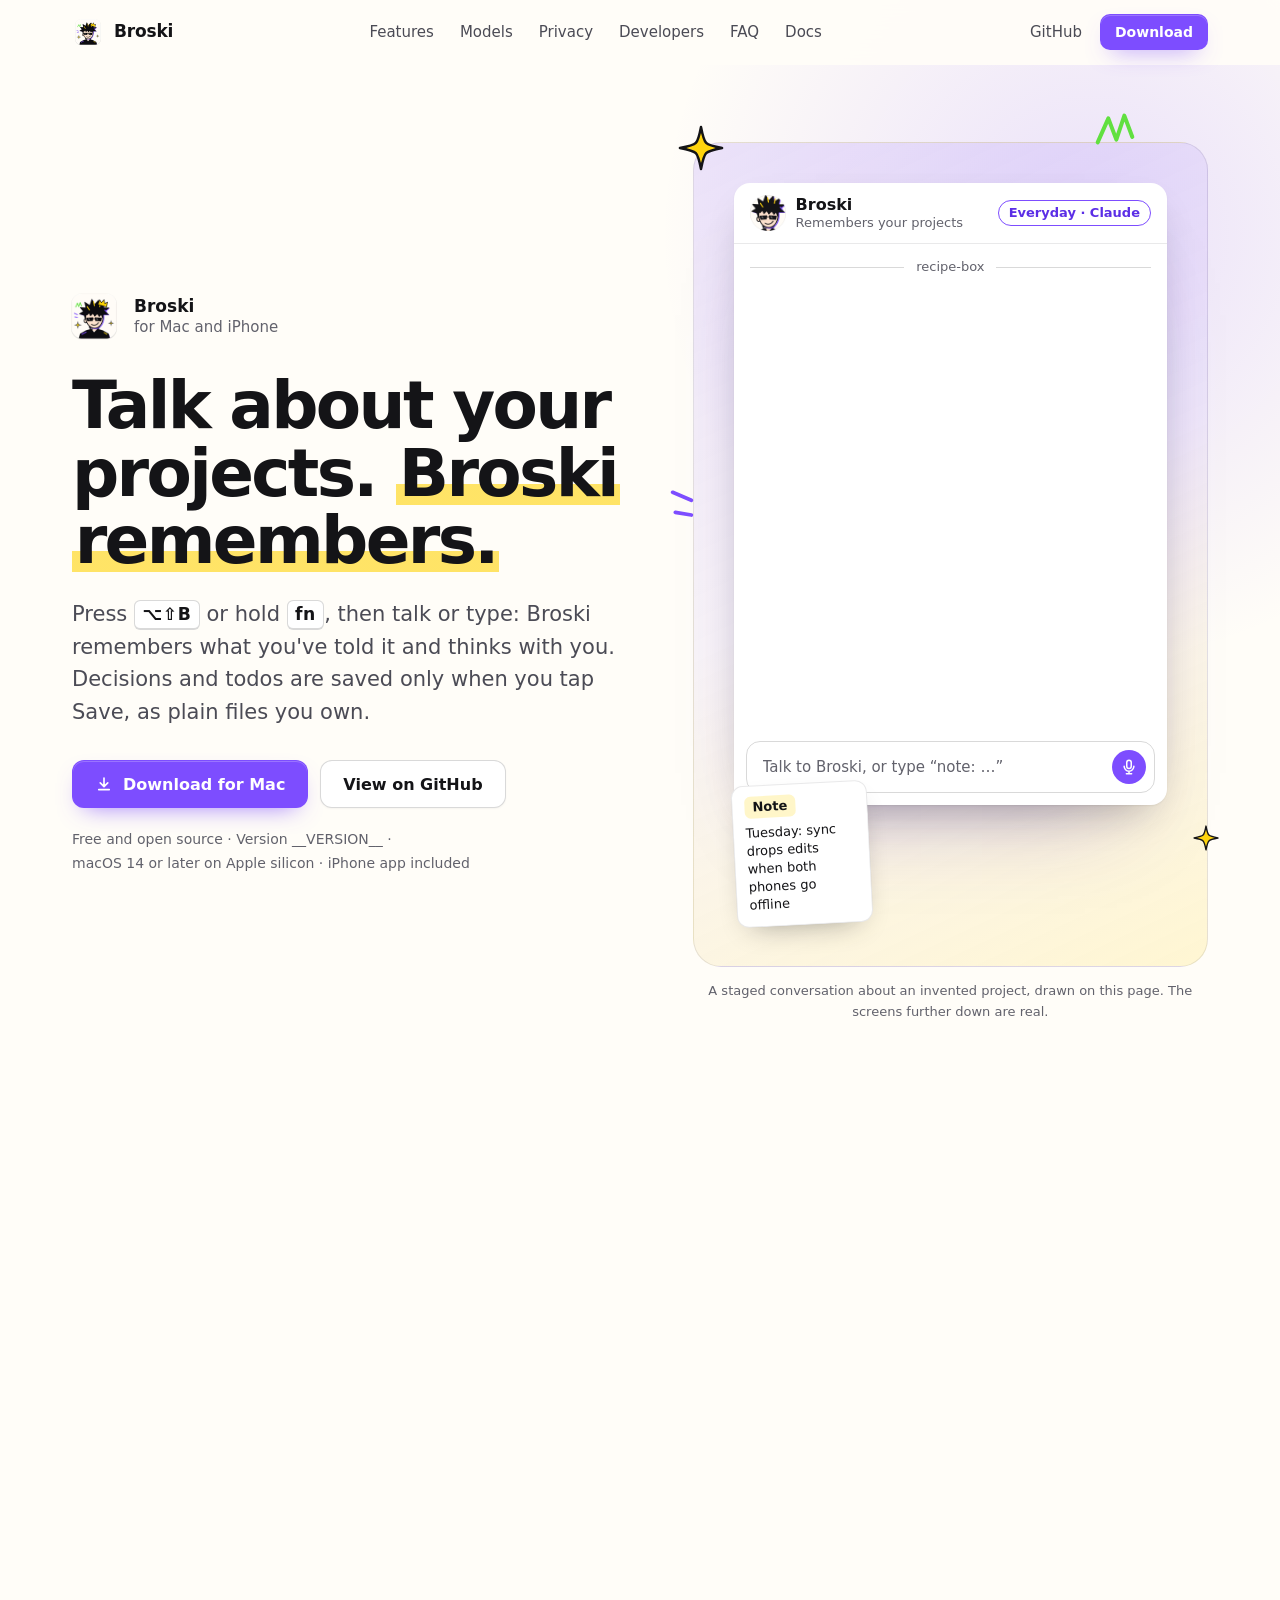
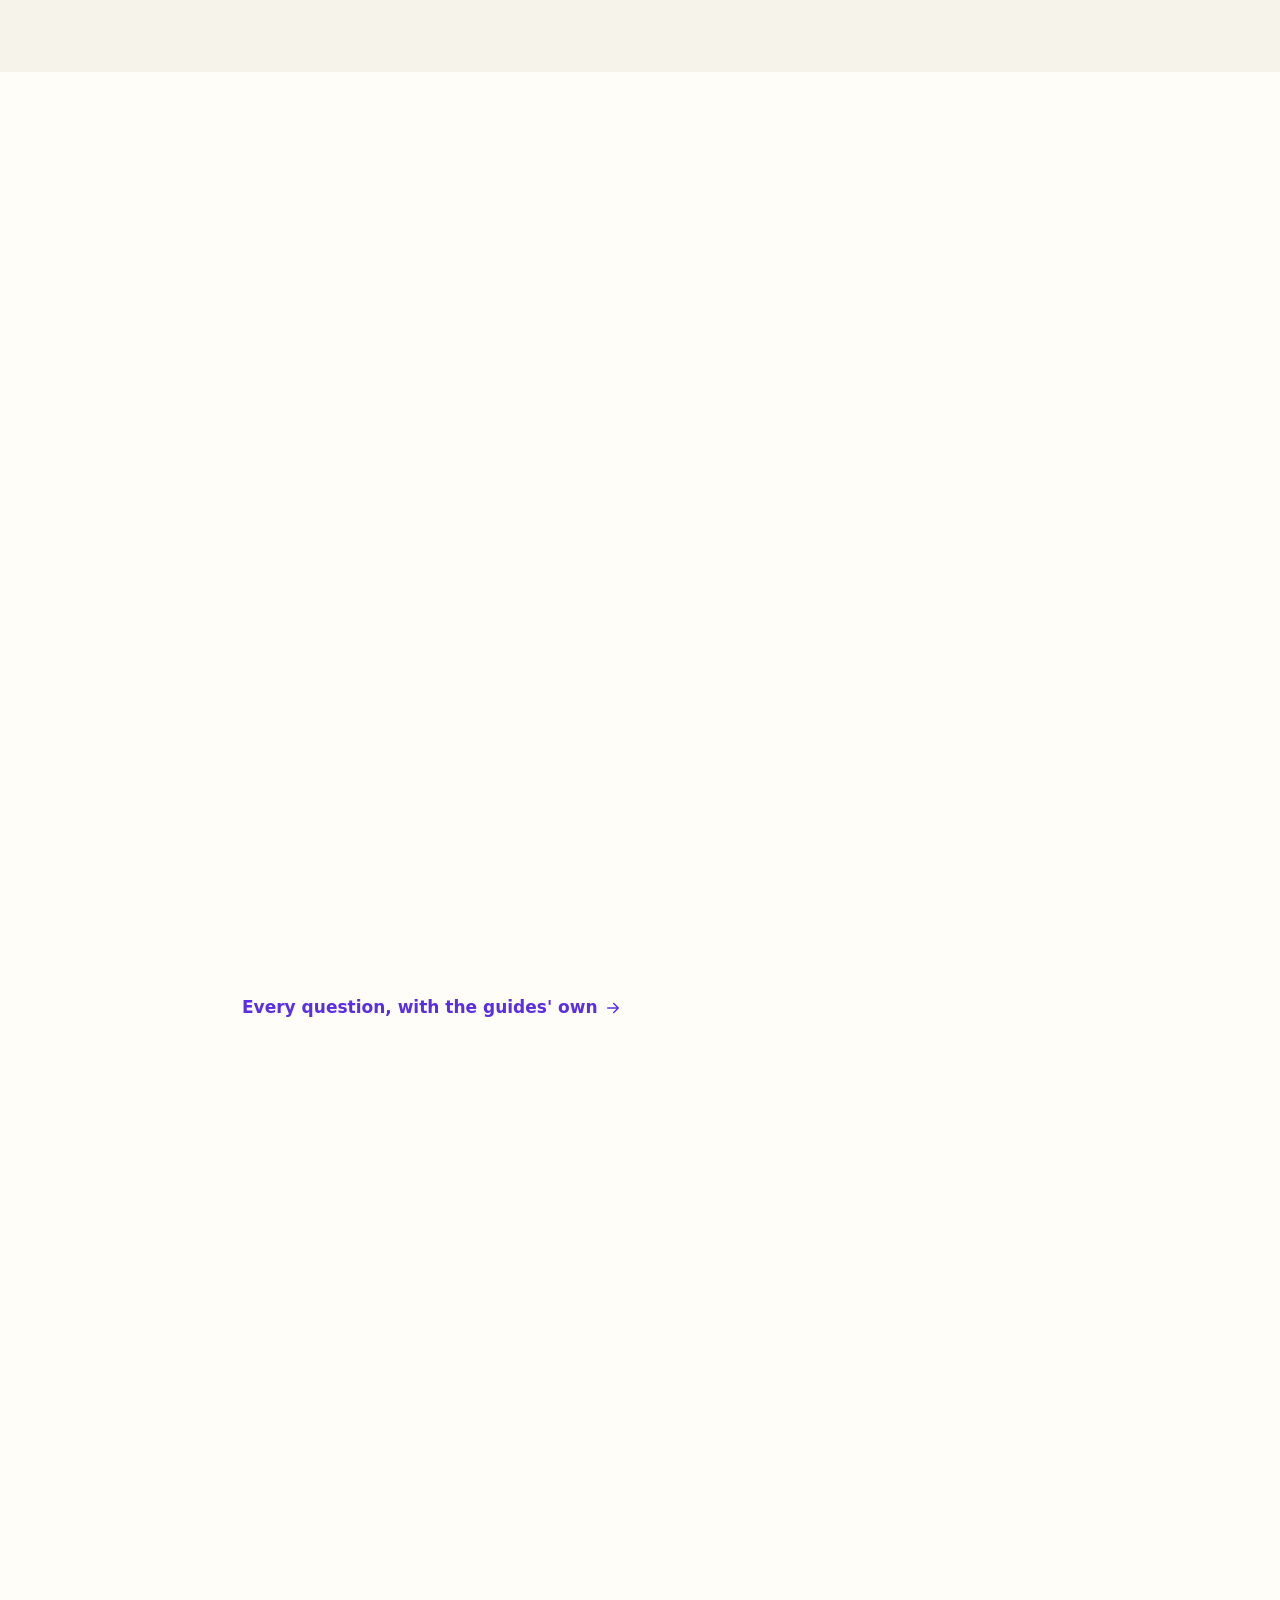
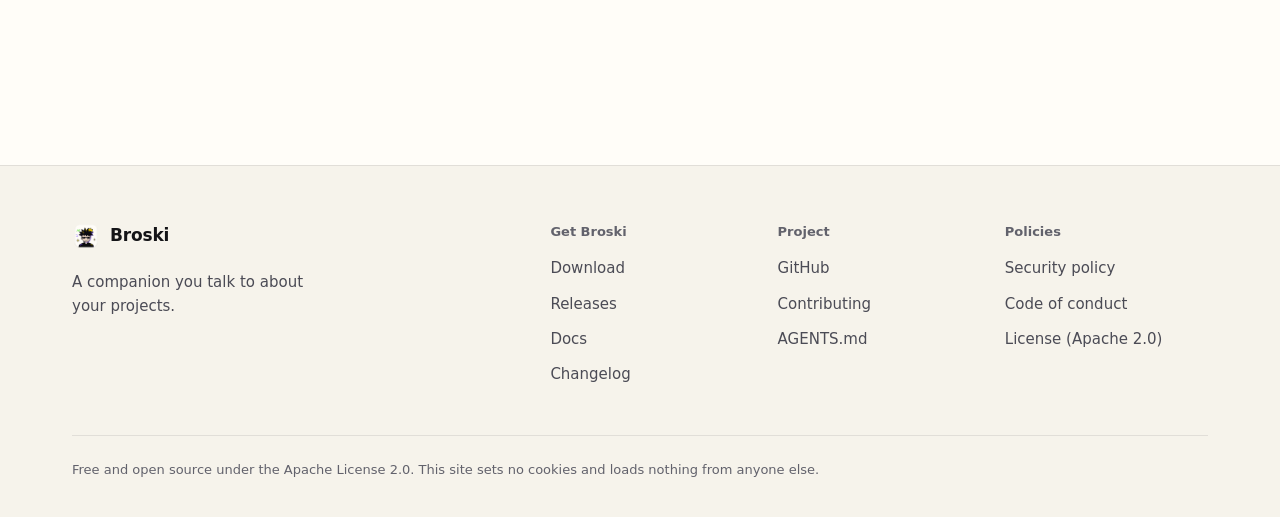
==== commit 6eef8440: "The website plays the main flow, and gains guide contents, an FAQ page and comparisons - The hero is" ====
--- a/site/index.html
+++ b/site/index.html
@@ -16,7 +16,8 @@
   <link rel="icon" type="image/png" sizes="64x64" href="assets/icon-64.png">
   <link rel="apple-touch-icon" href="assets/apple-touch-icon.png">
   <link rel="manifest" href="site.webmanifest">
-  <link rel="alternate" type="text/plain" href="llms.txt" title="Broski for language models">
+  <link rel="describedby" type="text/plain" href="llms.txt" title="Broski for language models">
+  <link rel="alternate" type="text/markdown" href="index.md">
   <link rel="stylesheet" href="styles.css">
   <meta property="og:type" content="website">
   <meta property="og:site_name" content="Broski">
@@ -73,7 +74,7 @@
         <li><a href="#models">Models</a></li>
         <li><a href="#privacy">Privacy</a></li>
         <li><a href="#developers">Developers</a></li>
-        <li><a href="#faq">FAQ</a></li>
+        <li><a href="faq/">FAQ</a></li>
         <li><a href="docs/">Docs</a></li>
       </ul>
     </nav>
@@ -106,20 +107,64 @@
         <p class="meta"><span>Free and open source</span> <span aria-hidden="true">·</span> <span>Version __VERSION__</span> <span aria-hidden="true">·</span> <span>macOS 14 or later on Apple silicon</span> <span aria-hidden="true">·</span> <span>iPhone app included</span></p>
       </div>
 
-      <div class="hero-shot">
+      <!-- The main flow, played on the page: you talk, Broski answers from your notes, offers a card, you tap Save.
+           Without main.js, or with reduced motion, it shows the conversation as it ends, before Save. -->
+      <figure class="hero-shot">
         <div class="stage stage-hero">
           <svg class="deco deco-spark deco-a" aria-hidden="true" focusable="false"><use href="#spark"/></svg>
           <svg class="deco deco-spark deco-b" aria-hidden="true" focusable="false"><use href="#spark"/></svg>
           <svg class="deco deco-zig deco-c" aria-hidden="true" focusable="false"><use href="#zig"/></svg>
           <svg class="deco deco-dashes deco-d" aria-hidden="true" focusable="false"><use href="#dashes"/></svg>
-          <!-- Placeholder until the real screenshot lands: assets/screens/{light,dark}/home.png, 1120 x 1400. -->
-          <picture>
-            <source media="(prefers-color-scheme: dark)" srcset="assets/screens/dark/home.png">
-            <img class="shot" src="assets/screens/light/home.png" width="560" height="700" fetchpriority="high"
-                 alt="The Broski conversation on a Mac: you talk or type, and Broski answers with what it remembers about your project.">
-          </picture>
-        </div>
-      </div>
+
+          <div class="demo" data-demo role="img"
+               aria-label="A conversation in Broski. You ask whether a recipe app should launch with sharing. Broski answers from your notes, which say sync still drops edits, and suggests launching without sharing first. You agree, and Broski offers to save a decision and a todo, which are kept only when you tap Save.">
+            <div class="demo-head">
+              <img src="assets/avatar.png" width="40" height="40" alt="">
+              <p><strong>Broski</strong><span>Remembers your projects</span></p>
+              <span class="demo-role">Everyday · <span data-demo-model>Claude</span></span>
+            </div>
+            <div class="demo-body">
+              <p class="demo-project"><span>recipe-box</span></p>
+              <p class="demo-you" data-step="ask">Should the recipe app launch with sharing, or keep it solo for v1?</p>
+              <div class="demo-reply" data-step="reply">
+                <img src="assets/avatar.png" width="26" height="26" alt="">
+                <p>Your note from Tuesday says sync still drops edits, so I'd launch solo and add sharing once sync holds. What would tell you it's ready?</p>
+              </div>
+              <p class="demo-you" data-step="answer">A week with no sync errors on both phones. Solo for v1, then.</p>
+              <div class="demo-slot">
+                <div class="demo-card" data-step="card">
+                  <p class="demo-card-title">Save to recipe-box?</p>
+                  <p class="demo-item"><span class="tag tag-decision">Decision</span><span>Launch v1 solo; add sharing after a week without sync errors</span></p>
+                  <p class="demo-item"><span class="tag tag-todo">Todo</span><span>Log sync errors on both phones for a week</span></p>
+                  <p class="demo-actions"><span class="demo-save" data-demo-save>Save</span><span>Not now</span></p>
+                </div>
+                <p class="demo-saved" data-step="saved"><svg class="icon" aria-hidden="true" focusable="false"><use href="#i-check"/></svg>Saved to recipe-box: 1 decision, 1 todo</p>
+              </div>
+            </div>
+            <div class="demo-composer">
+              <span class="demo-input" data-demo-input>Talk to Broski, or type “note: …”</span>
+              <span class="demo-mic"><svg class="icon" aria-hidden="true" focusable="false"><use href="#i-mic"/></svg></span>
+            </div>
+          </div>
+
+          <!-- What the conversation drew on, and what Save kept. -->
+          <div class="floats" aria-hidden="true">
+            <div class="float float-note" data-float="note">
+              <span class="tag tag-note">Note</span>
+              <p>Tuesday: sync drops edits when both phones go offline</p>
+            </div>
+            <div class="float float-decision" data-float="decision">
+              <span class="tag tag-decision">Decision</span>
+              <p>Launch v1 solo</p>
+            </div>
+            <div class="float float-todo" data-float="todo">
+              <span class="tag tag-todo">Todo</span>
+              <p>Log sync errors for a week</p>
+            </div>
+          </div>
+        </div>
+        <figcaption>A staged conversation about an invented project, drawn on this page. The screens further down are real.</figcaption>
+      </figure>
     </div>
   </section>
 
@@ -468,6 +513,7 @@
           </div>
         </details>
       </div>
+      <a class="more" href="faq/">Every question, with the guides' own<svg class="icon" aria-hidden="true" focusable="false"><use href="#i-arrow"/></svg></a>
     </div>
   </section>
 
--- a/site/styles.css
+++ b/site/styles.css
@@ -392,6 +392,129 @@
   .deco-d { display: none; }
 }
 
+/* Hero demo: the conversation panel, drawn like the app's (Sources/Broski/Companion/HomeView.swift) */
+
+.hero-shot figcaption { margin-top: 14px; color: var(--text-3); font-size: 0.8125rem; text-align: center; }
+
+.demo {
+  --demo-you: #EEE9FE;
+  --demo-card: #F3EFFE;
+  --demo-saved: #2E9A3E;
+  --tag-decision: #6B3AF2;
+  --tag-todo: #2266D6;
+  --tag-note: #8A6A00;
+  position: relative;
+  z-index: 1;
+  display: flex;
+  flex-direction: column;
+  max-width: 500px;
+  margin-inline: auto;
+  overflow: hidden;
+  border-radius: 16px;
+  background: var(--surface);
+  box-shadow: var(--shot-shadow);
+  font-size: 0.9375rem;
+  line-height: 1.45;
+}
+@media (prefers-color-scheme: dark) {
+  .demo {
+    --demo-you: #2D2A45;
+    --demo-card: #252338;
+    --demo-saved: var(--lime);
+    --tag-decision: #B49DFF;
+    --tag-todo: #7FB0FF;
+    --tag-note: #FFD40D;
+  }
+}
+
+.demo-head { display: flex; align-items: center; gap: 10px; padding: 12px 16px; border-bottom: 1px solid var(--line); }
+.demo-head img { width: 36px; height: 36px; }
+.demo-head p { display: flex; flex-direction: column; min-width: 0; line-height: 1.25; }
+.demo-head strong { font-size: 1rem; }
+.demo-head p span { color: var(--text-3); font-size: 0.8125rem; }
+@media (max-width: 419px) { .demo-head p span { display: none; } }
+.demo-role {
+  margin-left: auto;
+  padding: 3px 10px;
+  border: 1.5px solid var(--accent);
+  border-radius: 999px;
+  color: var(--accent-text);
+  font-size: 0.8125rem;
+  font-weight: 600;
+  white-space: nowrap;
+}
+
+.demo-body { display: grid; align-content: start; gap: 12px; padding: 14px 16px 18px; }
+.demo-project { display: flex; align-items: center; gap: 12px; color: var(--text-3); font-size: 0.8125rem; }
+.demo-project::before, .demo-project::after { content: ""; flex: 1; border-top: 1px solid var(--line-2); }
+.demo-you { justify-self: end; max-width: 86%; padding: 9px 14px; border-radius: 16px; background: var(--demo-you); }
+.demo-reply { display: flex; align-items: flex-start; gap: 10px; max-width: 94%; }
+.demo-reply img { width: 26px; height: 26px; flex: none; }
+
+.demo-slot { display: grid; }
+.demo-slot > * { grid-area: 1 / 1; }
+.demo-card { display: grid; gap: 8px; margin-left: 36px; padding: 12px 14px; border-radius: 14px; background: var(--demo-card); }
+.demo-card-title { font-weight: 650; }
+.demo-item { display: flex; align-items: baseline; gap: 8px; }
+.demo-actions { display: flex; align-items: center; gap: 14px; margin-top: 2px; color: var(--text-3); }
+.demo-save { padding: 4px 14px; border-radius: 8px; background: var(--line-2); color: var(--text); font-weight: 550; transition: background-color 0.2s ease, color 0.2s ease, transform 0.15s ease; }
+.demo-save.pressed { background: var(--accent); color: #fff; transform: scale(0.96); }
+.demo-saved { display: flex; align-items: center; gap: 8px; align-self: start; margin-left: 36px; color: var(--demo-saved); font-weight: 550; }
+.demo-saved .icon { width: 18px; height: 18px; stroke-width: 2.2; }
+
+.tag { flex: none; padding: 1px 8px; border-radius: 6px; font-size: 0.8125rem; font-weight: 600; line-height: 1.5; }
+.tag-decision { background: rgba(125, 77, 255, 0.14); color: var(--tag-decision); }
+.tag-todo { background: rgba(34, 102, 214, 0.12); color: var(--tag-todo); }
+.tag-note { background: rgba(255, 212, 13, 0.22); color: var(--tag-note); }
+
+.demo-composer { display: flex; align-items: center; gap: 12px; margin: 0 12px 12px; padding: 8px 8px 8px 16px; border: 1px solid var(--line-2); border-radius: 14px; }
+.demo-input { flex: 1; min-width: 0; overflow: hidden; color: var(--text-3); white-space: nowrap; text-overflow: ellipsis; }
+.demo-input.typing { color: var(--text); }
+.demo-input.typing::after { content: ""; display: inline-block; width: 2px; height: 1.1em; margin-left: 1px; background: var(--accent); vertical-align: -0.2em; }
+.demo-mic { display: grid; place-items: center; flex: none; width: 34px; height: 34px; border-radius: 50%; background: var(--accent); color: #fff; }
+.demo-mic .icon { width: 18px; height: 18px; stroke-width: 2; }
+.demo-composer.listening .demo-mic { animation: listen 1.2s ease-in-out infinite; }
+@keyframes listen { 50% { box-shadow: 0 0 0 7px var(--accent-soft); } }
+
+/* main.js plays the steps: hidden ones keep their space, so nothing below moves. */
+.demo [data-step] { transition: opacity 0.35s ease, transform 0.35s ease; }
+.demo .demo-saved { opacity: 0; }
+.demo.playing [data-step].off { opacity: 0; transform: translateY(6px); }
+.demo.playing [data-step="saved"]:not(.off) { opacity: 1; }
+.demo.playing .demo-card.gone { opacity: 0; transform: scale(0.98); }
+.demo-reply { position: relative; }
+.demo-reply.thinking p { visibility: hidden; }
+.demo-dots { position: absolute; top: 4px; left: 36px; display: none; gap: 4px; padding: 6px 0; }
+.demo-reply.thinking .demo-dots { display: inline-flex; }
+.demo-dots span { width: 6px; height: 6px; border-radius: 50%; background: var(--text-3); animation: dot 1s ease-in-out infinite; }
+.demo-dots span:nth-child(2) { animation-delay: 0.15s; }
+.demo-dots span:nth-child(3) { animation-delay: 0.3s; }
+@keyframes dot { 50% { opacity: 0.25; transform: translateY(-2px); } }
+
+/* Cards along the panel's bottom edge: the note Broski drew on, and what Save kept. */
+.floats { position: relative; z-index: 2; display: flex; justify-content: center; gap: 12px; margin-top: -22px; }
+.float {
+  display: grid;
+  align-content: start;
+  gap: 6px;
+  width: 152px;
+  padding: 10px 12px 12px;
+  border: 1px solid var(--line);
+  border-radius: 12px;
+  background: var(--surface);
+  box-shadow: 0 12px 30px -16px rgba(20, 20, 23, 0.45);
+  font-size: 0.8125rem;
+  line-height: 1.4;
+  transition: opacity 0.4s ease, transform 0.5s cubic-bezier(0.2, 0.8, 0.2, 1.2), box-shadow 0.3s ease;
+}
+.float .tag { justify-self: start; }
+.float-note { transform: rotate(-3deg); }
+.float-decision { transform: translateY(8px) rotate(1.5deg); }
+.float-todo { transform: rotate(2.5deg); }
+.float.lit { box-shadow: 0 0 0 3px var(--accent), 0 12px 30px -16px rgba(20, 20, 23, 0.45); }
+.playing ~ .floats .float.off { opacity: 0; transform: translateY(14px) scale(0.92); }
+@media (max-width: 559px) { .floats { display: none; } }
+
 /* Features */
 
 .features { display: grid; gap: 16px; margin-top: 48px; padding: 0; list-style: none; }
@@ -743,6 +866,97 @@
 .doc-cards strong { display: block; font-size: 1.0625rem; }
 .doc-cards span { display: block; margin-top: 6px; color: var(--text-2); font-size: 0.9375rem; line-height: 1.5; }
 
+/* A guide's head, its sections and what to read next */
+
+.doc-meta { display: flex; flex-wrap: wrap; gap: 8px; margin-top: 18px; }
+.prose .doc-meta { margin-top: 18px; }
+.doc-meta span { padding: 3px 12px; border: 1px solid var(--line-2); border-radius: 999px; color: var(--text-2); font-size: 0.8125rem; }
+
+.prose h2[data-n]::before {
+  content: attr(data-n);
+  display: block;
+  width: 40px;
+  margin-bottom: 10px;
+  padding-top: 14px;
+  border-top: 2px solid var(--accent);
+  color: var(--accent-text);
+  font: 600 0.8125rem/1 var(--mono);
+  letter-spacing: 0.04em;
+}
+
+.toc ol { display: grid; gap: 2px; padding: 0; list-style: none; }
+.prose .toc ol { margin: 0; padding: 0; }
+.prose .toc li { margin: 0; }
+.toc a { display: flex; gap: 10px; padding: 5px 0; color: var(--text-2); font-size: 0.875rem; line-height: 1.4; text-decoration: none; }
+.toc a:hover { color: var(--text); }
+.toc-n { flex: none; width: 1.6em; color: var(--text-3); font-family: var(--mono); font-size: 0.8125rem; }
+.toc-inline details { margin-top: 24px; padding: 4px 16px; border: 1px solid var(--line); border-radius: 12px; background: var(--surface); }
+.toc-inline summary { padding: 8px 0; color: var(--text); font-size: 0.9375rem; font-weight: 600; cursor: pointer; }
+.toc-inline ol { padding-bottom: 10px; }
+.toc-side { display: none; }
+.toc-title { margin-bottom: 8px; color: var(--text-3); font-size: 0.8125rem; font-weight: 600; }
+.toc-side a { padding-left: 12px; border-left: 2px solid var(--line); }
+.toc-side a.here { border-left-color: var(--accent); color: var(--accent-text); }
+
+@media (min-width: 1240px) {
+  .docs-grid:has(.toc-side) { grid-template-columns: 216px minmax(0, 1fr) 200px; grid-template-areas: "nav doc toc"; gap: 56px; }
+  .toc-side { display: block; grid-area: toc; position: sticky; top: 88px; align-self: start; max-height: calc(100vh - 112px); overflow-y: auto; }
+  .docs-grid:has(.toc-side) .toc-inline { display: none; }
+}
+
+.keep-reading { margin-top: 40px; }
+.keep-reading h2 { color: var(--text); font-size: 1.1875rem; letter-spacing: -0.01em; }
+.keep-reading .doc-cards { display: grid; gap: 12px; margin-top: 14px; padding: 0; list-style: none; }
+@media (min-width: 720px) { .keep-reading .doc-cards { grid-template-columns: 1fr 1fr; } }
+
+/* The questions page */
+
+.faq-search { margin-top: 28px; }
+.faq-search input {
+  width: 100%;
+  min-height: 48px;
+  padding: 10px 16px;
+  border: 1px solid var(--line-2);
+  border-radius: 12px;
+  background: var(--surface);
+  color: var(--text);
+  font: inherit;
+}
+.faq-search input:focus-visible { outline: 2px solid var(--focus); outline-offset: 1px; }
+.prose .faq-group h2 { margin-top: 2em; }
+.prose .faq { margin-top: 12px; }
+.prose .faq summary { font-size: 1rem; }
+.prose .faq .answer > :first-child { margin-top: 0; }
+.faq-more { font-size: 0.9375rem; font-weight: 600; }
+.faq-more a { text-decoration: none; }
+.faq-more a:hover { text-decoration: underline; }
+.faq + .more { margin-top: 24px; }
+
+/* Back to the top, on long pages (main.js adds it) */
+
+.to-top {
+  position: fixed;
+  right: 20px;
+  bottom: 20px;
+  z-index: 40;
+  display: grid;
+  place-items: center;
+  width: 44px;
+  height: 44px;
+  border: 1px solid var(--line-2);
+  border-radius: 50%;
+  background: var(--surface);
+  color: var(--text-2);
+  box-shadow: 0 8px 24px -12px rgba(20, 20, 23, 0.4);
+  opacity: 0;
+  transform: translateY(8px);
+  pointer-events: none;
+  transition: opacity 0.2s ease, transform 0.2s ease;
+}
+.to-top.shown { opacity: 1; transform: none; pointer-events: auto; }
+.to-top:hover { color: var(--text); }
+.to-top .icon { width: 20px; height: 20px; transform: rotate(-90deg); }
+
 /* 404 */
 
 .notfound { display: grid; place-items: center; min-height: 100vh; padding: 48px 16px; text-align: center; }
